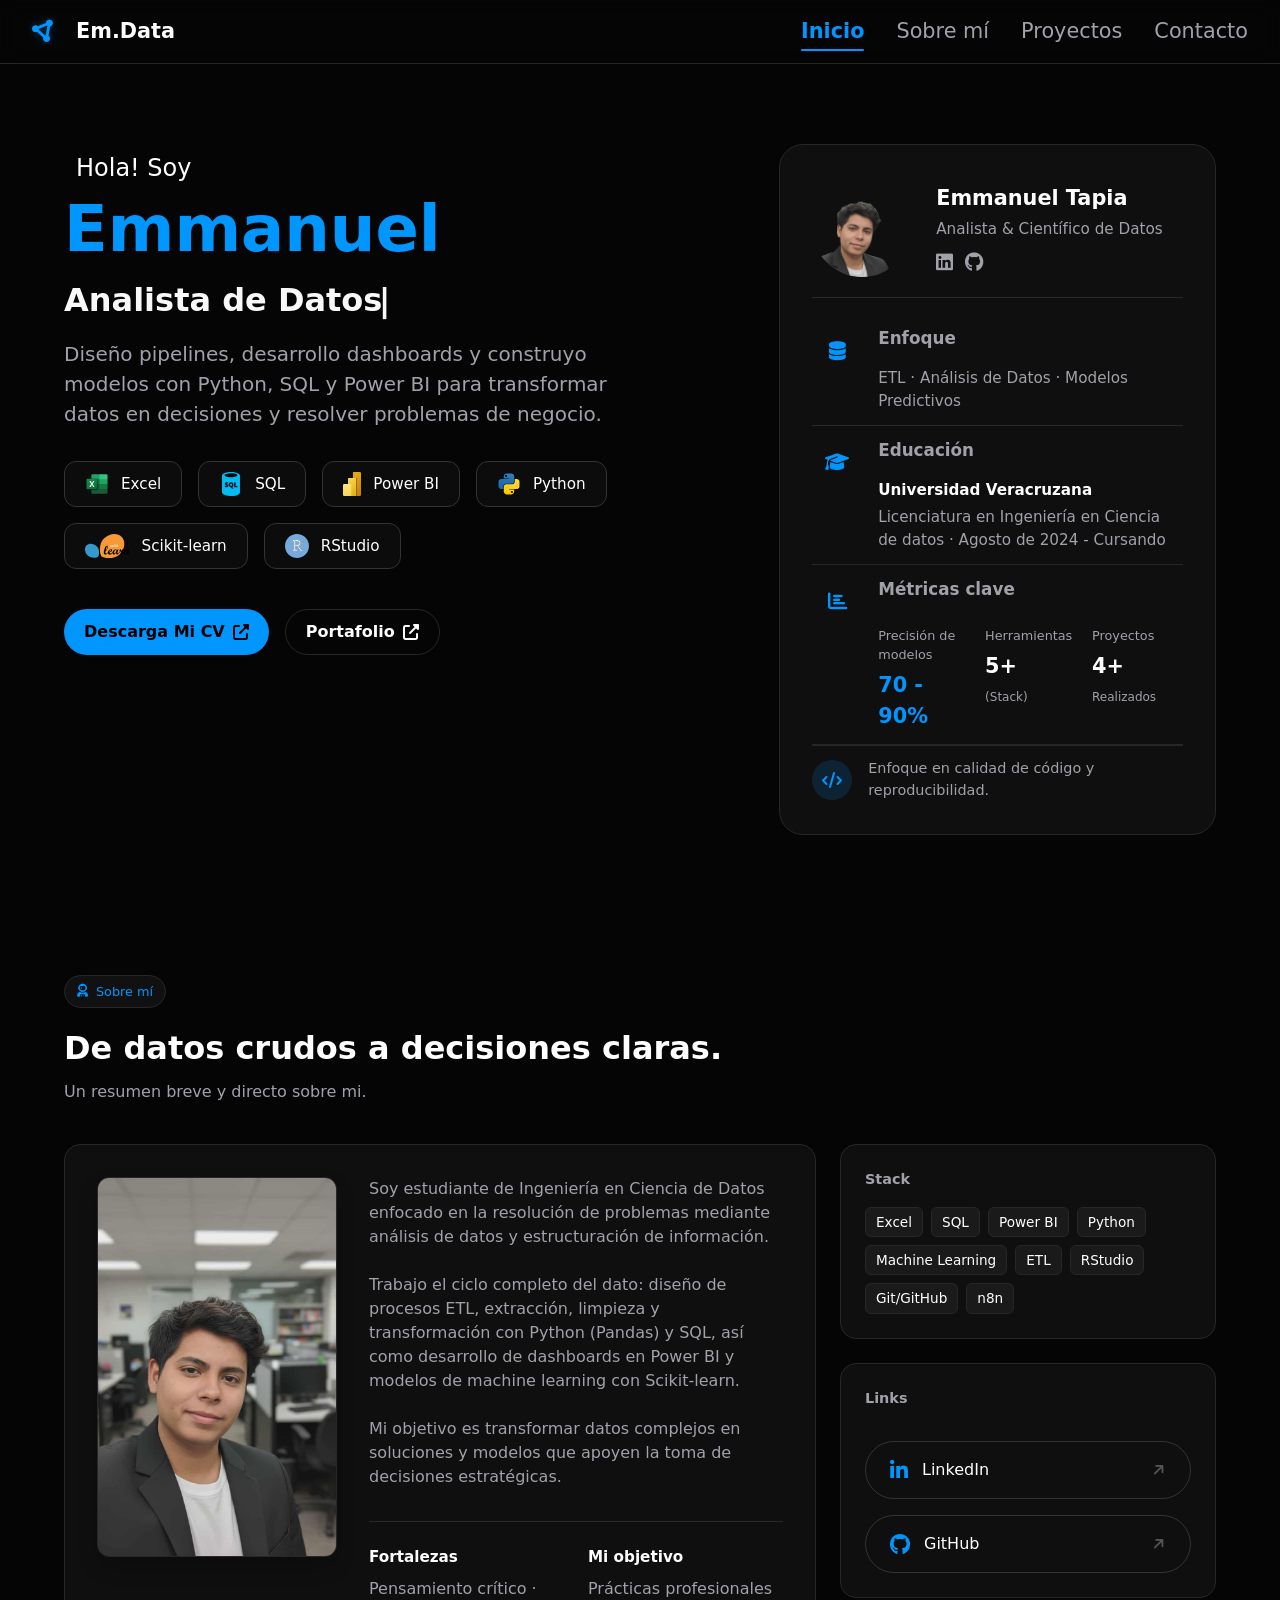
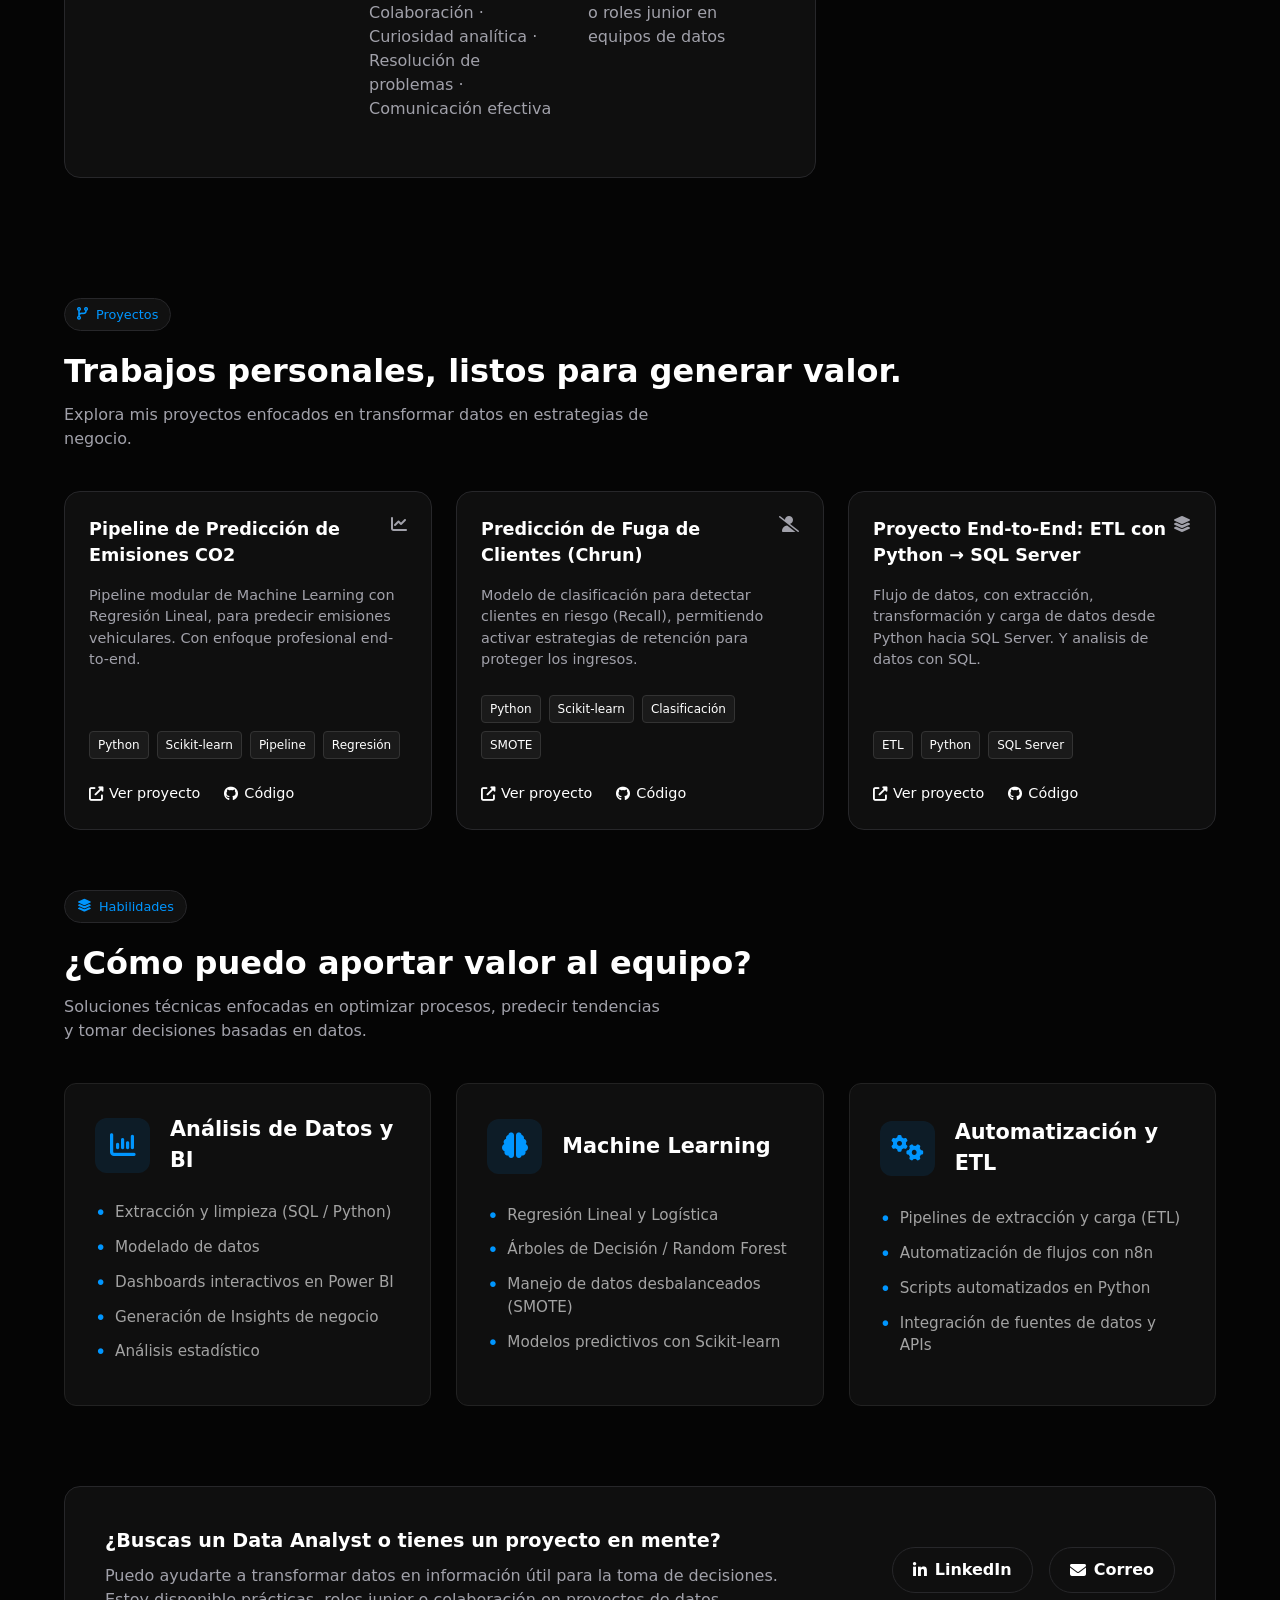
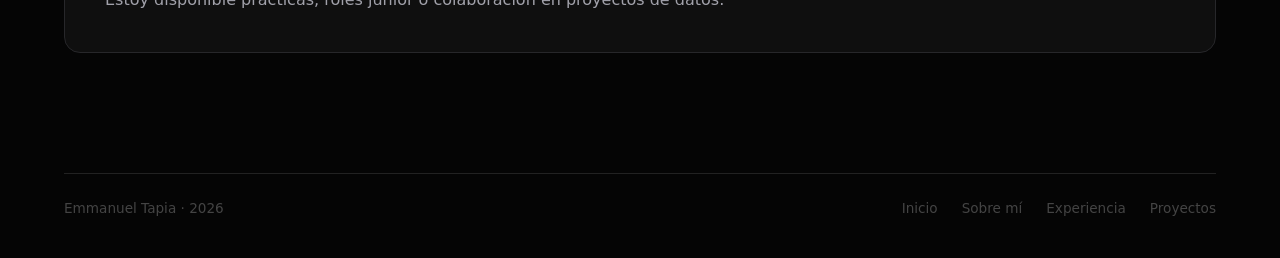
==== index.html @ e97142d5 "Agregar_enlaces_index" ====
<!DOCTYPE html>
<html lang="es">
<head>
    <meta charset="UTF-8">
    <meta name="viewport" content="width=device-width, initial-scale=1.0">
    <title>Portafolio - Emmanuel Tapia</title>
    <link rel="stylesheet" href="./Styles/styles.css">
    <link rel="stylesheet" href="https://cdnjs.cloudflare.com/ajax/libs/font-awesome/6.4.0/css/all.min.css">
    <link rel="shortcut icon" href="img/icono_lapt.png" type="image/x-icon">
</head>
<body>

    <!-- <button class="theme-toggle" id="theme-toggle" title="Cambiar tema">
        <i class="fas fa-moon"></i>
    </button> -->

    <nav class="navbar">
        <div class="logo" style="display: flex; align-items: center;">
            <i class="fas fa-circle-nodes data-navbar-icon"></i>
            
            <span style="font-weight: 700; font-size: 1.3rem; color: #fff;">Em.Data</span>
        </div>

        <div class="nav-actions">
            <ul class="nav-links">
            <li><a href="#inicio" class="active">Inicio</a></li>
            <li><a href="#sobre-mi">Sobre mí</a></li>
            <li><a href="#proyectos">Proyectos</a></li>
            <li><a href="#contacto">Contacto</a></li>
            </ul>

            <!--
            <a href="https://www.linkedin.com/in/emmanuel-mtapia/" target="_blank" class="icon-link">
            <i class="fab fa-linkedin"></i>
            </a>
            <a href="https://github.com/MTEmmanue" target="_blank" class="icon-link">
            <i class="fab fa-github"></i>
            </a>
            <a href="mailto:emmanuel.tp.2024@gmail.com" class="icon-link">
            <i class="far fa-envelope"></i>
            </a>
            -->
            
        </div>
    </nav>


    <section id="inicio" class="hero-section container">
        <div class="hero-content">
            <div class="location-badge">
                  Hola! Soy
            </div>
            
            <h1>Emmanuel </h1>
            <h2><span class="typing-text" id="typing-text"></span></h2>

                <p class="hero-subtitle">
                        Diseño pipelines, desarrollo dashboards y construyo modelos con Python, SQL y Power BI para transformar datos en decisiones y resolver problemas de negocio.
                </p>

            <div class="tech-stack">
                <span class="tech-badge">
                    <img src="img/excel-svgrepo-com.svg" alt="Excel"> Excel
                </span>
                <span class="tech-badge">
                    <img src="img/sql.svg" alt="SQL Server"> SQL
                </span>
                <span class="tech-badge">
                    <img src="img/Power-BI.svg" alt="Power BI"> Power BI
                </span>
                <span class="tech-badge">
                    <img src="img/python.svg" alt="Python"> Python
                </span>
                <span class="tech-badge">
                    <img src="img/sklearn.svg" alt="Scikit-learn"> Scikit-learn
                </span>
                <span class="tech-badge">
                    <img src="img/RStudio.svg" alt="RStudio"> RStudio
                </span>
            </div>

            <div class="hero-buttons">
                <a href="https://drive.google.com/file/d/1kGe5mn4Udqrkil3U2SQ3ZyTe5q_C04QV/view?usp=sharing" target="_blank" class="btn-primary">Descarga Mi CV<i class="fas fa-external-link-alt"></i></a>
                <a href="#proyectos" class="btn-outline">Portafolio <i class="fas fa-external-link-alt"></i></a>
            </div>

        </div>

        <div class="profile-card">
            <div class="profile-header">
                <div class="avatar-container">
                    <img src="img/alegre_oficcina_sin_fondo.png" alt="Foto Perfil" class="avatar"> 
                </div>
                <div class="profile-info">
                    <h3>Emmanuel Tapia</h3>
                    <p>Analista & Científico de Datos</p>
                    <div class="profile-icons">
                        <a href="https://www.linkedin.com/in/emmanuel-mtapia/" target="_blank" class="icon-link">
                            <i class="fab fa-linkedin"></i>
                        </a>
                        <a href="https://github.com/MTEmmanue" target="_blank" class="icon-link">
                            <i class="fab fa-github"></i>
                        </a>
                    </div>
                </div>
            </div>
            
            <div class="card-sections-container">
                <div class="card-section">
                    <div class="section-icon">
                        <i class="fas fa-database"></i>
                    </div>
                    <h4>Enfoque</h4>
                    <div class="section-content">
                        <p>ETL · Análisis de Datos · Modelos Predictivos</p>
                    </div>
                </div>

                <div class="card-section">
                    <div class="section-icon">
                        <i class="fas fa-graduation-cap"></i>
                    </div>
                    <h4>Educación</h4>
                    <div class="section-content">
                        <p><strong>Universidad Veracruzana</strong></p>
                        <p class="sub-text">Licenciatura en Ingeniería en Ciencia de datos · Agosto de 2024 - Cursando</p>
                    </div>
                </div>

                <div class="card-section">
                    <div class="section-icon">
                        <i class="fas fa-chart-bar"></i>
                    </div>
                    <h4>Métricas clave</h4>
                    <div class="section-content">
                        <div class="mini-metrics">
                            <div class="mini-metric">
                                <span>Precisión de modelos</span>
                                <strong style="color: var(--accent);">70 - 90%</strong>
                                
                            </div>
                            <div class="mini-metric">
                                <span>Herramientas</span>
                                <strong>5+</strong>
                                <span class="metric-label">(Stack)</span>
                            </div>
                            <div class="mini-metric">
                                <span>Proyectos</span>  
                                <strong>4+</strong>
                                <span class="metric-label">Realizados</span>
                            </div>
                        </div>
                    </div>
                </div>

                <div class="card-footer">
                    <i class="fas fa-code"></i>
                    <p>Enfoque en calidad de código y reproducibilidad.</p>
                </div>
            </div>
        </div>
    </section>

    <section id="sobre-mi" class="about-section container">
        <div class="section-label"><i class="fas fa-user-astronaut"></i> Sobre mí</div>
        <h2>De datos crudos a decisiones claras.</h2>
        <p class="section-desc">Un resumen breve y directo sobre mi.</p>

        <div class="about-grid">
            <div class="about-content box-card about-photo-layout">
    
                <div class="about-portrait-container">
                    <img src="img/alegre_oficcina.jpg" alt="Foto de perfil" class="about-portrait-img">
                </div>

            <div class="about-text-wrapper">
                    <p>
                        Soy estudiante de Ingeniería en Ciencia de Datos enfocado en la resolución de problemas mediante análisis de datos y estructuración de información.
                    </p>
                    <p>
                       Trabajo el ciclo completo del dato: diseño de procesos ETL, extracción, limpieza y transformación con Python (Pandas) y SQL, así como desarrollo de dashboards en Power BI y modelos de machine learning con Scikit-learn.
                       <!-- Actualmente, aprendiendo sobre Microsoft Fabric y tecnologias en la nube. -->
                    <p>
                        Mi objetivo es transformar datos complejos en soluciones y modelos que apoyen la toma de decisiones estratégicas.
                    </p>

                    <div class="about-subgrid">
                        <div class="sub-box">
                            <h4>Fortalezas</h4>
                            <p>Pensamiento crítico · Colaboración · Curiosidad analítica · Resolución de problemas · Comunicación efectiva</p>
                        </div>
                        <div class="sub-box">
                            <h4>Mi objetivo</h4>
                            <p>Prácticas profesionales o roles junior en equipos de datos</p>
                        </div>

                    </div>
                </div>
            </div>

            <div class="about-sidebar">
                <div class="sidebar-box">
                    <h4>Stack</h4>
                    <div class="stack-tags">
                        <span>Excel</span>
                        <span>SQL </span>
                        <span>Power BI</span>
                        <span>Python</span>
                        <span>Machine Learning</span>
                        <span>ETL</span>
                        <span>RStudio</span>
                        <!--  
                        <span>Tableau</span>
                        <span>Looker Studio</span>
                        -->
                        <span>Git/GitHub</span>
                        <span>n8n</span>
                    </div>
                </div>
                <div class="sidebar-box links-box">
                    <h4>Links</h4>
                    
                    <a href="https://linkedin.com/in/emmanuel-mtapia" target="_blank" class="link-pill">
                        <div class="link-content-left">
                            <i class="fab fa-linkedin-in link-icon-brand"></i>
                            <span>LinkedIn</span>
                        </div>
                        <i class="fas fa-arrow-right link-arrow"></i>
                    </a>

                    <a href="https://github.com/MTEmmanue" target="_blank" class="link-pill">
                        <div class="link-content-left">
                            <i class="fab fa-github link-icon-brand"></i>
                            <span>GitHub</span>
                        </div>
                        <i class="fas fa-arrow-right link-arrow"></i>
                    </a>
                </div>
            </div>
        </div>
    </section>

    <section id="proyectos" class="projects-section container">
        <div class="section-label"><i class="fas fa-code-branch"></i> Proyectos</div>
        <h2>Trabajos personales, listos para generar valor.</h2>
        <p class="section-desc">Explora mis proyectos enfocados en transformar datos en estrategias de negocio.</p>

        <!--Proyecto 1-->        
        <div class="projects-grid">
            <div class="project-card">
                <div class="project-header">
                    <h3>Pipeline de Predicción de Emisiones CO2</h3>
                    <i class="fas fa-chart-line"></i>
                </div>
                <p>Pipeline modular de Machine Learning con Regresión Lineal, para predecir emisiones vehiculares. Con enfoque profesional end-to-end. <div class="project-tags">
                    <span>Python</span> <span>Scikit-learn</span> <span>Pipeline</span> <span>Regresión</span>
                </div>
                <div class="project-actions">
                    <a href="Projects/proyecto_regresion.html" class="project-link"><i class="fas fa-external-link-alt"></i>Ver proyecto</a>
                    <a href="https://github.com/MTEmmanue/Proyecto_Regresi-n_Lineal_Pipeline" class="project-link"><i class="fab fa-github"></i>Código</a>
                </div>
            </div>
            
            <!--Proyecto 2-->        
            <div class="project-card">
                <div class="project-header">
                    <h3>Predicción de Fuga de Clientes (Chrun)</h3>
                    <i class="fas fa-user-slash"></i>
                </div>
                <p>Modelo de clasificación para detectar clientes en riesgo (Recall), permitiendo activar estrategias de retención para proteger los ingresos.</p>
                <div class="project-tags">
                    <span>Python</span> <span>Scikit-learn</span> <span>Clasificación</span> <span>SMOTE</span>
                </div>
                <div class="project-actions">
                    <a href="Projects/proyecto_clasificacion_chrun.html" class="project-link"><i class="fas fa-external-link-alt"></i>Ver proyecto</a>
                    <a href="https://github.com/MTEmmanue/Challenge_TelecomX_Predicci-n_Abandono" class="project-link"><i class="fab fa-github"></i>Código</a>
                </div>
            </div>

            <!--Proyecto 3-->
            <div class="project-card">
                <div class="project-header">
                    <h3>Proyecto End-to-End: ETL con Python → SQL Server</h3>
                    <i class="fas fa-layer-group"></i>
                </div>
                <p>Flujo de datos, con extracción, transformación y carga de datos desde Python hacia SQL Server. Y analisis de datos con SQL.</p>
                <div class="project-tags">
                    <span>ETL</span> <span>Python</span> <span>SQL Server</span> 
                </div>
                <div class="project-actions">
                    <a href="Projects/proyecto_etl.html" class="project-link"><i class="fas fa-external-link-alt"></i>Ver proyecto</a>
                    <a href="https://github.com/MTEmmanue/ETL_Python-SQL" class="project-link"><i class="fab fa-github"></i>Código</a>
                </div>
            </div>
        </div>

             <!--ICONOS
                Opciones de íconos más adecuados (Font Awesome) para cada proyecto:

                    📊 Machine Learning / Data
                    fas fa-brain → cerebro, muy usado para IA y ML.

                    fas fa-project-diagram → diagramas, útil para pipelines o modelos.

                    fas fa-network-wired → redes, ideal para representar conexiones o redes neuronales.

                    🔮 Predicción / Análisis
                    fas fa-chart-line → tendencia, perfecto para predicciones.

                    fas fa-chart-area → análisis visual de datos.

                    fas fa-bullseye → objetivo, puede simbolizar precisión en predicciones.

                    👥 Abandono / Retención de clientes
                    fas fa-user-slash → usuario que se va (abandono).

                    fas fa-users-cog → gestión de usuarios, útil para segmentación.

                    fas fa-user-check → retención o predicción de permanencia.

                    🛢️ETL
                    fas fa-database → base de datos, clásico para ETL.
                    fas fa-exchange-alt → intercambio de datos, ideal para procesos ETL.
                    fas fa-layer-group → capas de datos, representa bien las etapas de ETL.
             
             -->
    </section>



<!--
    <section id="experiencia" class="experience-section container">
        <div class="section-label"><i class="fas fa-briefcase"></i> Experiencia</div>
        <h2>Lo que hago y cómo lo convierto en valor.</h2>
        <p class="section-desc">Como estás iniciando (perfil junior), dejé esta sección lista para completar con prácticas/proyectos reales.</p>

        <div class="experience-grid">
            <div class="experience-card box-card">
                <div class="exp-header">
                    <h3>Analista de Datos (Junior) — Plantilla</h3>
                    <span class="pill">2026 · Xalapa (remoto/híbrido)</span>
                </div>
                <ul class="exp-list">
                    <li>Automatización de limpieza y transformación de datos con SQL/Python.</li>
                    <li>Dashboards en Power BI con KPIs y storytelling para negocio.</li>
                    <li>Validación de calidad de datos y documentación reproducible.</li>
                    <li>Análisis ad-hoc para responder preguntas de stakeholders.</li>
                </ul>
                <div class="exp-metrics">
                    <div class="exp-metric-box">
                        <span>Tiempo ahorrado</span>
                        <strong>–</strong>
                    </div>
                    <div class="exp-metric-box">
                        <span>KPIs monitoreados</span>
                        <strong>–</strong>
                    </div>
                    <div class="exp-metric-box">
                        <span>Stakeholders</span>
                        <strong>–</strong>
                    </div>
                </div>
            </div>

            <div class="experience-sidebar">
                <div class="sidebar-box">
                    <h4>Especialidades</h4>
                    <ul class="specs-list">
                        <li><i class="fas fa-database"></i> SQL Server y modelado</li>
                        <li><i class="fas fa-chart-bar"></i> BI y dashboards</li>
                        <li><i class="fas fa-layer-group"></i> ETL y calidad</li>
                    </ul>
                </div>
                <div class="sidebar-box note-box">
                    <h4>Nota</h4>
                    <p>Cuando tengas tu primera experiencia/prácticas, reemplaza esta plantilla por: rol, empresa, periodo, y 3–5 bullets con resultados medibles.</p>
                </div>
            </div>
        </div>
    </section>

-->

    <section id="habilidades" class="skills-section container">
        <div class="section-label"><i class="fas fa-layer-group"></i> Habilidades</div>
        <h2>¿Cómo puedo aportar valor al equipo?</h2>
        <p class="section-desc">Soluciones técnicas enfocadas en optimizar procesos, predecir tendencias y tomar decisiones basadas en datos.</p>

        <div class="skills-grid">
            
            <div class="skill-card box-card">
                <div class="skill-icon-wrapper">
                    <i class="fas fa-chart-column"></i>
                </div>
                <h3>Análisis de Datos y BI</h3>
                <ul class="skill-list">
                    <li>Extracción y limpieza (SQL / Python)</li>
                    <li>Modelado de datos</li>
                    <li>Dashboards interactivos en Power BI</li>
                    <li>Generación de Insights de negocio</li>
                    <li>Análisis estadístico</li>
                </ul>
            </div>

            <div class="skill-card box-card">
                <div class="skill-icon-wrapper">
                    <i class="fas fa-brain"></i>
                </div>
                <h3>Machine Learning</h3>
                <ul class="skill-list">
                    <li>Regresión Lineal y Logística</li>
                    <li>Árboles de Decisión / Random Forest</li>
                    <li>Manejo de datos desbalanceados (SMOTE)</li>
                    <li>Modelos predictivos con Scikit-learn</li>
                </ul>
            </div>

            <div class="skill-card box-card">
                <div class="skill-icon-wrapper">
                    <i class="fas fa-cogs"></i>
                </div>
                <h3>Automatización y ETL</h3>
                <ul class="skill-list">
                    <li>Pipelines de extracción y carga (ETL)</li>
                    <li>Automatización de flujos con n8n</li>
                    <li>Scripts automatizados en Python</li>
                    <li>Integración de fuentes de datos y APIs</li>
                </ul>
            </div>

        </div>
    </section>

    <section id="contacto" class="footer-cta container">
        <div class="cta-box">
            <div class="cta-content">
                <h3>¿Buscas un Data Analyst o tienes un proyecto en mente?</h3>
                    <p>
                        Puedo ayudarte a transformar datos en información útil para la toma de decisiones.
                        <br>
                        Estoy disponible prácticas, roles junior o colaboración en proyectos de datos.
                    </p>
            </div>
            <div class="cta-buttons">
                <a href="https://www.linkedin.com/in/emmanuel-mtapia/" target="_blank" class="btn-outline"><i class="fab fa-linkedin-in"></i> LinkedIn </a>
                <a href="mailto:emmanuel.tp.2024@gmail.com" class="btn-outline"><i class="fas fa-envelope"></i> Correo </a>
            </div>
            
        </div>
        <div class="footer-bottom">
            <span>Emmanuel Tapia · 2026</span>
            <div class="footer-nav">
                <a href="#inicio">Inicio</a>
                <a href="#sobre-mi">Sobre mí</a>
                <a href="#experiencia">Experiencia</a>
                <a href="#proyectos">Proyectos</a>
            </div>
        </div>
    </section>
    <script src="script.js"></script>
</body>
</html>
---- Styles/styles.css ----
/* --- Variables & Reset --- */
:root {
    --bg-dark: #050505;
    --bg-card: #0F0F0F;
    --bg-card-hover: #141414;
    --text-white: #ffffff;
    --text-gray: #a1a1aa;
    --accent: #0096FF; /* Azul brillante */
    --accent-hover: #33B1FF; /* Azul claro para transiciones */
    --border-color: #27272a;
    --font-main: 'Inter', system-ui, -apple-system, sans-serif;
    --radius-lg: 16px;
    --radius-md: 12px;
    --radius-sm: 8px;
}

* {
    margin: 0;
    padding: 0;
    box-sizing: border-box;
    font-family: var(--font-main);
}

body {
    background-color: var(--bg-dark);
    color: var(--text-white);
    line-height: 1.5;
}

a { text-decoration: none; color: inherit; transition: 0.2s; }
ul { list-style: none; }

.container {
    max-width: 1200px;
    margin: 0 auto;
    padding: 0 24px;
}

/* --- ESTILOS NUEVOS PARA EL LOGO --- */

.brand-name {
    font-weight: 700;
    font-size: 1.3rem; /* Ajusta según necesites */
    color: #ffffff;
    letter-spacing: -0.5px;
}

.brand-extension {
    /* Esto es la clave: fuente de código y color de acento */
    font-family: 'Fira Code', 'Roboto Mono', monospace; /* Usa tu fuente mono preferida */
    color: var(--accent-color, #0096FF); /* Tu color azul brillante */
    font-weight: 400; /* Un poco más ligero que el nombre */
}

.tech-icon {
    font-family: 'Fira Code', 'Roboto Mono', monospace; /* Fuente de código */
    color: var(--accent-color, #0096FF); /* Tu color azul brillante */
    font-weight: 800;
    font-size: 1.4rem;
    margin-right: 8px; /* Espacio entre el icono y el nombre */
    letter-spacing: -2px; /* Junta un poco el > y el _ */
}

/* --- ESTILO PARA EL NUEVO ICONO DE DATA EN NAVBAR --- */
.data-navbar-icon {
    color: var(--accent-color, #0096FF); /* Tu color azul brillante */
    font-size: 1.4rem; /* Un poco más grande para que destaque */
    margin-right: 12px; /* Espacio entre el icono y "Em.Data" */
    
    /* Un brillo sutil para que se vea "tecnológico" */
    filter: drop-shadow(0 0 5px rgba(0, 150, 255, 0.4));
    
    /* Alineación fina */
    display: flex;
    align-items: center;
}

/* Asegúrate de tener los estilos del nombre también */
.brand-name { font-weight: 700; font-size: 1.3rem; color: #fff; }
.brand-extension { font-family: monospace; color: var(--accent-color, #0096FF); font-weight: 400; }

/* Opcional: Un pequeño efecto terminal al icono cuadrado existente */
.logo-icon {
    /* Si quieres que se vea más "tech", añade un borde sutil brillante */
    box-shadow: 0 0 10px rgba(0, 150, 255, 0.2); /* Resplandor azul suave */
    border: 1px solid rgba(0, 150, 255, 0.3);
}

/* --- Botones --- */
.btn-primary {
    background-color: var(--accent);
    color: #000;
    font-weight: 600;
    padding: 10px 20px;
    border-radius: 99px;
    display: inline-flex;
    align-items: center;
    gap: 8px;
    transition: all 0.3s ease;
}
.btn-primary:hover {
    background-color: var(--accent-hover);
    transform: translateY(-5px);
}

.btn-secondary {
    background-color: transparent;
    color: var(--text-white);
    font-weight: 500;
    padding: 10px 20px;
    border-radius: 99px;
    border: 1px solid var(--border-color);
}
.btn-secondary:hover { background-color: var(--border-color); }

.btn-outline {
    background-color: transparent;
    border: 1px solid var(--border-color);
    color: var(--text-white);
    padding: 10px 20px;
    border-radius: 99px;
    display: inline-flex;
    align-items: center;
    gap: 8px;
    transition: all 0.3s ease;
    font-weight: 600;
}
.btn-outline:hover {
    transform: translateY(-5px);
    background-color: var(--accent);
    color: #000;
    border-color: var(--accent);
}

/* --- Navbar --- */
.navbar {
    display: flex;
    justify-content: space-between;
    align-items: center;
    padding: 20px 40px;
    background-color: rgba(5,5,5,0.8);
    backdrop-filter: blur(10px);
    position: sticky;
    top: 0;
    z-index: 100;
    border-bottom: 1px solid var(--border-color);
}

.logo {
    font-weight: 700;
    font-size: 1.1rem;
    display: flex;
    align-items: center;
    gap: 10px;
}

.logo-icon {
    background: #1a1a1a;
    color: var(--accent);
    padding: 4px 8px;
    border-radius: 6px;
    font-size: 0.9rem;
}

.navbar {
  display: flex;
  justify-content: space-between;
  align-items: center;
  padding: 16px 32px;
}

.nav-actions {
  display: flex;
  align-items: center;
  gap: 24px;
}

.nav-links {
  display: flex;
  gap: 32px;
  list-style: none;
  margin: 0;
  padding: 0;
}

.nav-links a {
  color: var(--text-gray);
  font-size: 1.3rem;
  text-decoration: none;
  position: relative;
  transition: color 0.3s ease;
}

.nav-links a:hover {
  color: var(--text-white);
}

.nav-links a.active {
  color: var(--accent);
  font-weight: 600;
}

.nav-links a.active::after {
  content: '';
  position: absolute;
  bottom: -8px;
  left: 0;
  width: 100%;
  height: 2px;
  background-color: var(--accent);
  border-radius: 2px;
  animation: slideIn 0.3s ease-out;
}

@keyframes slideIn {
  from {
    width: 0;
    left: 50%;
  }
  to {
    width: 100%;
    left: 0;
  }
}

.icon-link {
  font-size: 1.2rem;
  color: var(--text-gray);
}

.icon-link:hover {
  color: var(--text-white);
}


/* --- Hero Section --- */
.hero-section {
    display: grid;
    grid-template-columns: 1.5fr 1fr;
    gap: 60px;
    padding-top: 80px;
    padding-bottom: 80px;
    align-items: start;
}

.location-badge {
    display: inline-flex;
    align-items: center;
    gap: 8px;
    
    
    padding: 6px 12px;
    border-radius: 99px;
    font-size: 1.5rem;
    color: #ffffff;
    margin-bottom: 2px;
}

.typing-text {
    color: #f8f8f8;
    font-weight: 600;
    position: relative;
}

.typing-text::after {
    content: "|";
    position: absolute;
    right: -8px;
    animation: blink 0.7s infinite;
}


@keyframes blink {
    0%, 100% { opacity: 1; }
    50% { opacity: 0; }
}

.hero-content h1 {
    font-size: 4rem;
    font-weight: 700;
    color: var(--accent);
    margin-bottom: 16px;
    line-height: 1.1;
}

.hero-subtitle {
    font-size: 1.25rem;
    color: var(--text-gray);
    margin-bottom: 32px;
    max-width: 600px;
    
}
/* 1. Aseguramos que el contenedor H2 tenga estilos definidos */
.hero-content h2 {
    font-size: 2rem; /* Ajusta este tamaño al que prefieras */
    min-height: 1.2em; /* Reserva el espacio vertical de al menos una línea */
    margin-bottom: 20px; /* Separa el subtítulo para que no brinque */
    line-height: 1.2; /* Define una altura de línea fija */
}

/* 2. TRUCO DE MAGIA: Agregamos un carácter invisible al span */
/* Esto obliga al navegador a mantener la altura de la línea 
   incluso cuando el JavaScript borra todo el texto */
.typing-text::before {
    content: "\200b"; /* Carácter de "espacio de ancho cero" */
}

.tech-stack {
    display: flex;
    flex-wrap: wrap;
    gap: 10px;
    margin-bottom: 40px;
}

.tag {
    background: #121212;
    border: 1px solid var(--border-color);
    padding: 6px 14px;
    border-radius: 99px;
    font-size: 0.9rem;
    color: var(--text-white);
    font-weight: 500;
}

.hero-buttons {
    display: flex;
    gap: 16px;
    margin-bottom: 60px;
}

.metrics-grid {
    display: grid;
    grid-template-columns: repeat(3, 1fr);
    gap: 16px;
    margin-bottom: 16px;
}

.metric-card {
    background: var(--bg-card);
    border: 1px solid var(--border-color);
    border-radius: var(--radius-md);
    padding: 16px;
}

.metric-label { display: block; font-size: 0.85rem; color: var(--text-gray); margin-bottom: 4px; }
.metric-value { font-size: 1rem; font-weight: 600; color: var(--text-white); }

.advice-text { font-size: 0.85rem; color: #555; }

/* --- Estilos para Badges de Tecnología (Stack) --- */

.tech-stack {
    display: flex;
    flex-wrap: wrap; /* Permite que bajen si no caben en pantallas chicas */
    gap: 16px; /* Espacio entre cada tarjeta */
    margin-bottom: 40px;
    align-items: center;
}

.tech-badge {
    display: flex;
    align-items: center;
    gap: 12px; /* Espacio entre el icono y el texto */
    
    /* Estilo de la tarjeta */
    background-color: rgba(255, 255, 255, 0.03); /* Fondo oscuro sutil */
    border: 1px solid #333; /* Borde gris oscuro elegante */
    border-radius: 12px; /* Bordes redondeados (estilo moderno) */
    padding: 10px 20px; /* Relleno interno */
    
    /* Texto */
    color: var(--text-white);
    font-size: 0.95rem;
    font-weight: 500;
    
    /* Animación */
    transition: all 0.3s ease;
    cursor: default;
}

/* Tamaño de los iconos SVG */
.tech-badge img {
    height: 24px; /* Ajusta este tamaño según tus iconos */
    width: auto;
    display: block;
}

/* Efecto Hover (Al pasar el mouse) */
.tech-badge:hover {
    border-color: var(--accent); /* Borde Verde Neón */
    background-color: rgba(0, 150, 255, 0.1); /* Fondo azul muy sutil */
    transform: translateY(-3px); /* Pequeña elevación */
    box-shadow: 0 5px 15px rgba(0, 150, 255, 0.1); /* Sombra suave azul */
}

/* --- Profile Card (Right Side) --- */
.profile-card {
    background: var(--bg-card);
    border: 1px solid var(--border-color);
    border-radius: 24px;
    padding: 32px;
    display: flex;
    flex-direction: column;
    gap: 16px;
}

.profile-header {
    display: grid;
    grid-template-columns: auto 1fr;
    gap: 24px;
    align-items: center;
    padding-bottom: 20px;
    border-bottom: 1px solid var(--border-color);
}

.avatar-container { 
    display: flex; 
    align-items: center;
    justify-content: center;
}
.avatar { 
    width: 100px; 
    height: 100px; 
    border-radius: 50%; 
    object-fit: cover;
    flex-shrink: 0;
}
.profile-info { 
    display: flex;
    flex-direction: column;
    gap: 4px;
}
.profile-info h3 { 
    font-size: 1.3rem; 
    font-weight: 600;
    color: var(--text-white);
}
.profile-info p { 
    color: var(--text-gray); 
    font-size: 0.95rem;
}
.profile-icons { 
    display: flex; 
    gap: 12px; 
    font-size: 1.4rem; 
    color: var(--text-white);
    margin-top: 8px;
}
.profile-icons a {
    display: flex;
    align-items: center;
    justify-content: center;
    transition: all 0.3s ease;
    color: var(--text-gray);
}
.profile-icons a:hover {
    color: var(--text-white);
    transform: scale(1.15);
}

.card-sections-container {
    display: flex;
    flex-direction: column;
    gap: 0;
    margin-top: 0;
}

.card-section {
    background: transparent;
    border: none;
    border-radius: 0;
    padding: 12px 0;
    margin-bottom: 0;
    display: grid;
    grid-template-columns: auto 1fr;
    gap: 16px;
    align-items: start;
    border-bottom: 1px solid var(--border-color);
}
.card-section:last-of-type {
    border-bottom: none;
}

.section-icon {
    width: 50px;
    height: 50px;
    display: flex;
    align-items: center;
    justify-content: center;
    background: transparent;
    border: none;
    border-radius: 50%;
    flex-shrink: 0;
    font-size: 1.2rem;
    color: var(--accent);
    grid-row: 1 / 3;
}

.card-section h4 {
    color: var(--text-gray);
    font-size: 1.05rem;
    font-weight: 600;
    margin: 0;
    grid-column: 2;
    grid-row: 1;
    align-self: center;
}

.section-content {
    grid-column: 2;
    grid-row: 2;
    display: flex;
    flex-direction: column;
    gap: 4px;
}

.card-section p {
    color: var(--text-gray);
    font-size: 0.95rem;
    margin: 0;
}

.card-section strong {
    color: var(--text-white);
}

.sub-text { 
    font-size: 0.85rem; 
    color: var(--text-gray); 
}

.mini-metrics { 
    display: grid;
    grid-template-columns: repeat(3, 1fr);
    gap: 16px;
    margin-top: 8px;
}

.mini-metric { 
    display: flex; 
    flex-direction: column;
    gap: 6px;
}

.mini-metric span { 
    font-size: 0.8rem; 
    color: var(--text-gray);
}

.mini-metric strong {
    font-size: 1.3rem;
    color: var(--text-white);
}

.metric-label {
    font-size: 0.75rem !important;
    color: var(--text-gray) !important;
}

.card-footer {
    display: grid;
    grid-template-columns: auto 1fr;
    gap: 16px;
    align-items: center;
    padding-top: 12px;
    border-top: 1px solid var(--border-color);
    margin-top: 0;
}

.card-footer i {
    width: 40px;
    height: 40px;
    display: flex;
    align-items: center;
    justify-content: center;
    background: rgba(0, 150, 255, 0.15);
    border-radius: 50%;
    color: var(--accent);
    font-size: 1rem;
}

.card-footer p {
    margin: 0;
    color: var(--text-gray);
    font-size: 0.9rem;
}

/* --- Estilos para la foto en la sección "Sobre mí" --- */

/* Convertimos la tarjeta de contenido en una rejilla interna */
.about-photo-layout {
    display: grid;
    /* Define el ancho fijo para la columna de la foto (240px) y el resto para el texto */
    grid-template-columns: 240px 1fr;
    gap: 32px; /* Espacio entre la foto y el texto */
    align-items: start;
}

/* Contenedor rectangular vertical para la foto */
.about-portrait-container {
    width: 100%;
    /* Altura fija para forzar el formato vertical rectangular */
    height: 380px; 
    border-radius: var(--radius-md); /* Bordes redondeados consistentes */
    overflow: hidden; /* Asegura que la imagen respete los bordes */
    border: 1px solid var(--border-color);
    background-color: rgba(255,255,255,0.02); /* Fondo sutil por si la imagen tarda en cargar */
    box-shadow: 0 10px 20px rgba(0,0,0,0.2); /* Sombra suave */
}

/* Estilo de la imagen misma */
.about-portrait-img {
    width: 100%;
    height: 100%;
    /* 'cover' es CLAVE: llena el rectángulo sin estirar la imagen, recortando lo necesario */
    object-fit: cover; 
    /* Enfoca la parte superior central (ideal para retratos) */
    object-position: center top;
}

/* Ajuste para la envoltura del texto */
.about-text-wrapper p {
    /* Aseguramos que el margen inferior de los párrafos se mantenga */
    margin-bottom: 24px;
}

/* --- Responsive: Adaptación para móviles y tablets pequeñas --- */
@media (max-width: 900px) {
    /* En pantallas más chicas, cambiamos a una sola columna */
    .about-photo-layout {
        grid-template-columns: 1fr; /* Pila vertical */
        gap: 24px;
    }

    /* Ajustamos el tamaño de la foto en móvil para que no sea enorme */
    .about-portrait-container {
        height: 320px; /* Un poco menos alta */
        max-width: 280px; /* Limitamos el ancho */
        margin: 0 auto; /* Centramos la imagen horizontalmente */
    }
}

/* --- General Section Styles --- */
.section-label {
    display: inline-flex;
    align-items: center;
    gap: 8px;
    background: #111;
    border: 1px solid var(--border-color);
    padding: 6px 12px;
    border-radius: 99px;
    font-size: 0.8rem;
    color: var(--accent);
    margin-bottom: 16px;
}

section h2 { font-size: 2rem; margin-bottom: 8px; }
.section-desc { color: var(--text-gray); margin-bottom: 40px; max-width: 600px; }

/* --- About Section --- */
.about-section, .experience-section { padding: 60px 24px; }
.about-grid, .experience-grid {
    display: grid;
    grid-template-columns: 2fr 1fr;
    gap: 24px;
    
}

.box-card {
    background: var(--bg-card);
    border: 1px solid var(--border-color);
    border-radius: var(--radius-lg);
    padding: 32px;
}
.box-card p { color: var(--text-gray); margin-bottom: 24px; }

.about-subgrid {
    display: grid;
    grid-template-columns: 1fr 1fr;
    gap: 24px;
    margin-top: 32px;
    border-top: 1px solid var(--border-color);
    padding-top: 24px;
}
.sub-box h4 { color: var(--text-white); margin-bottom: 8px; font-size: 0.95rem; }

.sidebar-box {
    background: var(--bg-card);
    border: 1px solid var(--border-color);
    border-radius: var(--radius-lg);
    padding: 24px;
    margin-bottom: 24px;
}
.sidebar-box h4 { margin-bottom: 16px; color: var(--text-gray); font-size: 0.9rem; }

.stack-tags { display: flex; flex-wrap: wrap; gap: 8px; }
.stack-tags span {
    background: #1a1a1a; border: 1px solid var(--border-color);
    padding: 4px 10px; border-radius: 6px; font-size: 0.85rem;
}

/* --- NUEVOS ESTILOS PARA LINKS TIPO "PILL" (Referencia Imagen 7) --- */

/* Contenedor principal de los links */
.links-box {
    display: flex;
    flex-direction: column;
    gap: 16px; /* Mayor separación entre los botones */
}

/* Estilo del botón "Píldora" */
.link-pill {
    display: flex;
    justify-content: space-between;
    align-items: center;
    padding: 16px 24px; /* Padding más amplio para la forma de píldora */
    background-color: transparent; /* Fondo transparente */
    border: 1px solid #333; /* Borde sutil gris oscuro */
    border-radius: 99px; /* Bordes completamente redondeados */
    font-size: 1rem;
    color: var(--text-white);
    text-decoration: none;
    transition: all 0.3s ease;
}

/* Efecto Hover en la píldora completa */
.link-pill:hover {
    border-color: var(--accent); /* El borde se vuelve del color de acento */
    transform: translateY(-2px); /* Pequeña elevación */
    background-color: rgba(0, 150, 255, 0.1); /* Fondo azul brillante sutil */
}

/* Contenedor izquierdo (Icono + Texto) */
.link-content-left {
    display: flex;
    align-items: center;
    gap: 14px;
    font-weight: 500;
}

/* Estilo de los iconos de marca (LinkedIn/GitHub) */
.link-icon-brand {
    font-size: 1.3rem;
    color: var(--accent); /* Color verde neón para los iconos */
}

/* Estilo de la flecha a la derecha */
.link-arrow {
    font-size: 0.9rem;
    color: #555; /* Color gris apagado por defecto */
    /* Rotamos la flecha 45 grados negativos para que apunte arriba-derecha */
    transform: rotate(-45deg); 
    transition: all 0.3s ease;
}

/* Efecto Hover específico en la flecha cuando pasas el mouse sobre el botón */
.link-pill:hover .link-arrow {
    color: var(--text-white); /* La flecha se ilumina a blanco */
    /* Pequeño movimiento hacia la esquina */
    transform: rotate(-45deg) translate(2px, -2px);
}

/* --- Projects Section --- */
.projects-section { padding: 60px 24px; }
.projects-grid {
    display: grid;
    grid-template-columns: repeat(auto-fit, minmax(350px, 1fr));
    gap: 24px;
}

.project-card {
    background: var(--bg-card);
    border: 1px solid var(--border-color);
    border-radius: var(--radius-lg);
    padding: 24px;
    display: flex;
    flex-direction: column;
    justify-content: space-between;
    transition: transform 0.2s;
}
.project-card:hover { transform: translateY(-5px); border-color: var(--accent); }

.project-header { display: flex; justify-content: space-between; margin-bottom: 16px; }
.project-header h3 { font-size: 1.1rem; transition: color 0.2s; }
.project-card:hover .project-header h3 { color: var(--accent); }
.project-header i { color: var(--text-gray); }

.project-card p { color: var(--text-gray); font-size: 0.9rem; margin-bottom: 24px; flex-grow: 1; }

.project-tags { display: flex; gap: 8px; margin-bottom: 24px; flex-wrap: wrap; }
.project-tags span {
    font-size: 0.75rem; background: #1a1a1a; padding: 4px 8px; border-radius: 4px; border: 1px solid #333;
}

.project-link {
    color: var(--text-white); font-size: 0.9rem; font-weight: 400;
    display: inline-flex; align-items: center; gap: 6px;
    transition: color 0.2s ease, font-weight 0.2s ease;
}
.project-link:hover {
    color: var(--accent);
    font-weight: 700;
}

.project-actions {
    display: flex; gap: 24px; align-items: center;
}

/* --- Experience Section --- */
.exp-header {
    display: flex; justify-content: space-between; align-items: center; margin-bottom: 16px;
}
.pill {
    font-size: 0.8rem; background: #222; padding: 4px 10px; border-radius: 99px; color: var(--text-gray);
}
.exp-list { margin-left: 18px; color: var(--text-gray); margin-bottom: 32px; }
.exp-list li { margin-bottom: 8px; }

.exp-metrics { display: flex; gap: 16px; }
.exp-metric-box {
    border: 1px solid var(--border-color); padding: 12px 20px; border-radius: 12px; min-width: 120px;
}
.exp-metric-box span { display: block; font-size: 0.75rem; color: var(--text-gray); margin-bottom: 4px; }

.specs-list li {
    display: flex; gap: 10px; align-items: center; margin-bottom: 12px; font-size: 0.9rem;
}
.specs-list i { color: var(--accent); }

/* --- Footer CTA --- */
.footer-cta { margin-top: 80px; margin-bottom: 40px; }
.cta-box {
    background: var(--bg-card);
    border: 1px solid var(--border-color);
    border-radius: var(--radius-lg);
    padding: 40px;
    display: flex;
    justify-content: space-between;
    align-items: center;
    margin-bottom: 40px;
}
.cta-content h3 { font-size: 1.2rem; margin-bottom: 8px; }
.cta-content p { color: var(--text-gray); }

.cta-buttons { display: flex; gap: 16px; }

.footer-bottom {
    display: flex; justify-content: space-between; color: #444; font-size: 0.85rem; border-top: 1px solid #222; padding-top: 24px;
}
.footer-nav { display: flex; gap: 24px; }
.footer-nav a:hover { color: var(--text-white); }

/* Mobile Responsive */
@media (max-width: 768px) {
    .hero-section, .about-grid, .experience-grid { grid-template-columns: 1fr; }
    .navbar { padding: 20px; }
    .nav-links { display: none; } /* Ocultar menú en móvil para simplificar demo */
    .hero-content h1 { font-size: 2.5rem; }
    .cta-box { flex-direction: column; text-align: left; gap: 24px; align-items: flex-start; }
    
    /* Responsive para profile-card */
    .profile-card {
        padding: 20px;
        gap: 12px;
    }
    
    .profile-header {
        grid-template-columns: auto 1fr;
        gap: 16px;
        padding-bottom: 16px;
    }
    
    .avatar {
        width: 80px;
        height: 80px;
    }
    
    .card-sections-container {
        margin-top: 6px;
    }
    
    .card-section {
        grid-template-columns: auto 1fr;
        gap: 12px;
        padding: 10px 0;
    }
    
    .section-icon {
        width: 40px;
        height: 40px;
        font-size: 1rem;
        grid-row: 1 / 2;
    }
    
    .card-section h4 {
        grid-row: 1;
    }
    
    .section-content {
        grid-column: 2;
        grid-row: 2;
        gap: 3px;
    }
    
    .mini-metrics {
        grid-template-columns: 1fr;
    }
    
    .card-footer {
        padding-top: 10px;
        margin-top: 0;
    }
}


/* ==========================================================================
   ESTILOS COMPLETOS PARA PÁGINAS DE PROYECTO (proyecto-regresion.html)
   ========================================================================== */

/* --- Configuración General de Secciones del Proyecto --- */
.project-section {
    padding: 100px 24px; /* Mucho espacio arriba y abajo (aire) */
    position: relative;
}

/* Fondo alternativo para separar visualmente secciones */
.bg-alt {
    background-color: #0A0A0A; /* Ligeramente más claro que el fondo negro */
    border-top: 1px solid var(--border-color);
    border-bottom: 1px solid var(--border-color);
}

.section-intro {
    font-size: 1.15rem;
    color: var(--text-gray);
    margin-bottom: 60px; /* Separación grande entre la intro y el contenido */
    max-width: 800px;
    line-height: 1.8;
}

.section-resutados {
    font-size: 1.15rem;
    color: var(--text-gray);
    padding-top: 50px;
    max-width: 800px;
    line-height: 1.8;
}

/* Títulos de sección */
.project-section h2 {
    font-size: 2.5rem;
    margin-top: -70px;
    margin-bottom: 32px;
    color: var(--text-white);
}

/* --- Hero Section (Encabezado del Proyecto) --- */
.project-hero {
    display: grid;
    grid-template-columns: 1.2fr 1fr; /* Columna texto más ancha */
    gap: 80px; /* Separación entre texto e imagen */
    padding-top: 80px;
    padding-bottom: 1px;
    align-items: center;
}

/* Botón "Volver" */
.back-link {
    display: inline-flex;
    align-items: center;
    gap: 10px;
    color: var(--text-gray);
    font-size: 0.95rem;
    margin-bottom: 32px;
    font-weight: 500;
    transition: color 0.3s;
}
.back-link:hover { color: var(--accent); }

/* TÍTULO GRANDE e Impactante */
.project-hero h1 {
    font-size: 4rem; /* Tamaño muy grande */
    font-weight: 800;
    line-height: 1.1;
    color: var(--text-white);
    margin-bottom: 24px;
    letter-spacing: -1.5px;
}

.project-subtitle {
    font-size: 1.25rem;
    color: var(--text-gray);
    margin-bottom: 40px;
    line-height: 1.6;
    max-width: 90%;
}

.project-hero-image img {
    width: 130%;
    height: auto;
    border-radius: var(--radius-lg);
    border: 1px solid var(--border-color);
    box-shadow: 0 20px 40px rgba(0,0,0,0.5); /* Sombra elegante */
}

/* --- Grids Generales (Dos Columnas) --- */
.results-grid {
    display: grid;
    grid-template-columns: 1fr 1.5fr; /* Métricas izquierda, Texto derecha */
    gap: 60px; /* Separación generosa */
    align-items: flex-start;
}

/* Texto explicativo al lado de las métricas */
.findings-content h3 {
    font-size: 1.5rem;
    margin-bottom: 24px;
    color: var(--text-white);
}

.findings-content ul {
    list-style: none;
    padding-left: 10px;
}

.findings-content li {
    margin-bottom: 24px; /* Separación entre bullets */
    color: #ccc;
    font-size: 1.05rem;
    line-height: 1.7;
    position: relative;
    padding-left: 24px;
}

.findings-content li::before {
    content: '→'; 
    color: var(--accent); 
    font-weight: bold;
    position: absolute; 
    left: 0; top: 0;
}

.findings-content li strong {
    color: var(--text-white);
    font-weight: 600;
}

/* --- TARJETA DE MÉTRICAS (Ajustada y Limpia) --- */
.metrics-card {
    background: var(--bg-card);
    border: 1px solid var(--border-color);
    border-radius: var(--radius-lg);
    padding: 40px; /* Relleno interno amplio */
    display: flex;
    flex-direction: column;
    box-shadow: 0 10px 30px rgba(0,0,0,0.2);
}

.metrics-card h3 {
    font-size: 1.2rem;
    margin-bottom: 24px;
    color: var(--text-white);
    border-bottom: 1px solid rgba(255,255,255,0.1);
    padding-bottom: 16px;
}

.metric-row {
    display: flex;
    justify-content: space-between;
    align-items: center;
    padding: 20px 0; /* Espacio vertical entre filas */
    border-bottom: 1px solid rgba(255,255,255,0.05); /* Línea divisoria muy sutil */
}
.metric-row:last-of-type { border-bottom: none; }

.metric-name {
    color: var(--text-gray);
    font-size: 1rem;
    font-weight: 500;
}

.metric-val {
    font-size: 1.3rem;
    font-weight: 700;
    color: var(--text-white);
    font-family: monospace; /* Fuente tipo código para números */
}

/* Clase para resaltar el R2 en verde */
.metric-val.highlight {
    color: var(--accent); /* Verde Neón */
    font-size: 1.6rem; /* Más grande que el resto */
}

.metric-footer {
    margin-top: 32px;
    font-size: 0.85rem;
    color: #555;
    text-align: center;
    font-style: italic;
}

/* --- NUEVA SECCIÓN: Valor de Negocio (Cards) --- */
.business-value-container {
    display: grid;
    grid-template-columns: repeat(auto-fit, minmax(300px, 1fr));
    gap: 32px;
    margin-top: 40px;
}

.biz-card {
    background: linear-gradient(145deg, #111, #0a0a0a); /* Degradado sutil */
    border: 1px solid #222;
    border-left: 3px solid var(--accent); /* Borde verde a la izquierda */
    border-radius: 12px;
    padding: 32px;
    transition: transform 0.3s ease;
}

.biz-card:hover {
    transform: translateY(-5px); /* Pequeña animación al pasar mouse */
    border-color: #333;
}

.biz-card h3 {
    font-size: 1.2rem;
    color: var(--text-white);
    margin-bottom: 16px;
    display: flex;
    align-items: center;
    gap: 12px;
}
.biz-card h3 i { color: var(--accent); }

.biz-card p {
    font-size: 0.95rem;
    color: var(--text-gray);
    line-height: 1.6;
    margin: 0;
}

/* --- Grid de Estructura de Carpetas (src, data, models) --- */
.structure-grid {
    display: grid;
    grid-template-columns: repeat(auto-fit, minmax(240px, 1fr));
    gap: 24px;
}

.struct-item {
    background: var(--bg-card);
    border: 1px solid var(--border-color);
    border-radius: var(--radius-md);
    padding: 24px;
    display: flex;
    align-items: flex-start;
    gap: 16px;
    transition: transform 0.2s, border-color 0.2s;
}

.struct-item:hover {
    transform: translateY(-5px);
    border-color: #444;
}

.struct-item i {
    font-size: 1.5rem;
    color: var(--accent); /* Icono carpeta verde */
    margin-top: 4px;
}

.struct-item h4 {
    color: var(--text-white);
    margin-bottom: 8px;
    font-family: monospace;
    font-size: 1.1rem;
}

.struct-item p {
    font-size: 0.9rem;
    color: var(--text-gray);
    line-height: 1.5;
    margin: 0;
}

/* --- Responsive (Móvil) --- */
@media (max-width: 900px) {
    .project-hero {
        grid-template-columns: 1fr; /* Una columna en móvil */
        text-align: left;
        gap: 40px;
        padding-top: 40px;
    }
    
    .project-hero h1 { font-size: 2.8rem; }
    
    .results-grid {
        grid-template-columns: 1fr; /* Una columna para resultados */
        gap: 40px;
    }
    
    .project-section { padding: 60px 20px; }
}

project-section container {
    max-width: 1000px;
    margin: 0 auto;
   
}

/* --- Estilos para el contenedor de la imagen del Pipeline --- */
.imagen-pipeline-container {
    margin-top: 60px;       /* Espacio arriba */
    margin-bottom: 1px;    /* Espacio abajo */
    text-align: center;     /* Centra la imagen horizontalmente */
    width: 100%;            /* Ocupa todo el ancho disponible de la sección */
}

/* --- Estilos para la imagen misma --- */
.imagen-pipeline-container img {
    /* LA REGLA DE ORO: Evita que se salga del contenedor */
    max-width: 100%;
    height: auto;           /* Mantiene la proporción correcta */
    
    /* Opcional: Estilos para que combine con el resto del diseño */
    border-radius: 12px;
    border: 1px solid #333;
    box-shadow: 0 10px 30px rgba(0,0,0,0.3);
}

.cta-box {
    margin-bottom: 120px;
}

/* --- ESTILOS PARA TARJETAS DE VARIABLES / IMPACTO --- */

/* 1. Layout general de 2 columnas para estas secciones */
.challenge-layout {
    display: grid;
    grid-template-columns: 1fr 1fr; /* Mitad texto, mitad tarjeta */
    gap: 40px;
    align-items: center; /* Centra verticalmente */
}

/* 2. La tarjeta oscura contenedora */
.variables-card {
    background: #0f0f0f; /* Fondo casi negro */
    border: 1px solid #333; /* Borde sutil */
    padding: 30px;
    border-radius: 12px;
    height: fit-content; /* Se ajusta al contenido */
}

.card-title {
    color: #888;
    font-size: 0.9rem;
    font-weight: 600;
    text-transform: uppercase;
    letter-spacing: 1px;
    margin-bottom: 25px;
    border-bottom: 1px solid rgba(255, 255, 255, 0.1);
    padding-bottom: 10px;
}

/* 3. La lista y las filas individuales */
.variables-list {
    display: flex;
    flex-direction: column;
    gap: 20px; /* Espacio entre cada variable */
}

.var-row {
    display: flex;
    align-items: center; /* ALINEACIÓN CLAVE: Pone el badge junto al texto */
    gap: 16px; /* Espacio entre el badge y el texto */
}

/* 4. Contenedor del Badge (evita que se aplaste) */
.badge-container {
    flex-shrink: 0; 
    width: 130px; /* Ancho fijo para que todos los badges se alineen igual */
}

/* 5. El diseño del Badge (la "pastilla" de color) */
.var-badge {
    display: inline-flex;
    align-items: center;
    justify-content: center;
    gap: 8px;
    padding: 8px 12px;
    border-radius: 6px;
    font-size: 0.75rem;
    font-weight: 700;
    text-transform: uppercase;
    border: 1px solid #444;
    background: rgba(255, 255, 255, 0.05);
    color: #ccc;
    width: 100%; /* Llena el contenedor */
}

/* 6. El texto descriptivo de la derecha */
.var-text {
    margin: 0px;
    font-size: 0.95rem;
    color: #ccc;
    line-height: 1.4;
}

.var-text strong {
    color: white;
    display: block; /* Pone el nombre de la variable arriba */
    margin-bottom: -15px;
}

.unit {
    color: #777; /* Color más apagado para la descripción pequeña */
    font-size: 0.85rem;
}

/* --- RESPONSIVE (Móvil) --- */
@media (max-width: 900px) {
    .challenge-layout {
        grid-template-columns: 1fr; /* Una sola columna en móvil */
    }
    
    .badge-container {
        width: auto; /* En móvil dejamos que el ancho sea libre */
        min-width: 100px;
    }
}

/* --- Corrección Definitiva para Desbordamiento de Texto --- */

/* 1. Le damos permiso al contenedor del texto para encogerse dentro del Flexbox */
.struct-item > div {
    min-width: 0; /* TRUCO CLAVE: Permite que el flex-child se encoja y active el word-wrap */
    flex: 1; /* Ocupa el espacio restante */
}

/* 2. Forzamos al título a romperse si es necesario */
.struct-item h4 {
    overflow-wrap: break-word;
    word-wrap: break-word;
    word-break: break-word; /* Rompe la palabra si es demasiado larga para una línea */
    hyphens: auto;
    
    /* Opcional: Reduce un poco la fuente si el path es muy largo */
    font-size: 1.12rem; 
    line-height: 1.2;
}

/* --- ESTILOS ESPECÍFICOS: JUSTIFICACIÓN SQL (Referencia Visual) --- */

.kpi-card {
    background: #0a0a0a; /* Fondo muy oscuro */
    border: 1px solid #222;
    padding: 30px;
    border-radius: 12px;
}

.card-title-small {
    color: #666;
    font-size: 0.8rem;
    font-weight: 700;
    text-transform: uppercase;
    letter-spacing: 1px;
    margin-bottom: 25px;
    border-bottom: 1px solid #222;
    padding-bottom: 15px;
}

.kpi-list {
    display: flex;
    flex-direction: column;
    gap: 25px;
}

.kpi-item {
    display: flex;
    flex-direction: column;
    align-items: flex-start;
}

.kpi-name {
    color: #fff;
    font-size: 1rem;
    font-weight: 700;
    margin: 0 0 5px 0;
}

/* Estilo Base para los Badges (Cajas con borde) */
.kpi-badge {
    display: inline-block;
    padding: 2px 8px;
    font-size: 0.85rem;
    font-weight: 500;
    margin-bottom: 6px;
    border-radius: 4px;
    background: transparent; /* Fondo transparente como en la imagen */
}

/* Modificador Azul Brillante */
.badge-green {
    color: #0096FF;
    border: 1px solid #0096FF;
}

/* Modificador Amarillo (Hardcore Users) */
.badge-yellow {
    color: #facc15;
    border: 1px solid #facc15;
}

/* Estilo para los subtítulos simples (Geolocalización/Operativo) */
.kpi-subtitle {
    color: #fff; /* Texto blanco simple */
    font-size: 0.9rem;
    margin-bottom: 6px;
    font-weight: 400;
}

.kpi-desc {
    color: #888;
    font-size: 0.9rem;
    margin: 0;
    line-height: 1.4;
}

.stack-tags span {
    transition: border-color 0.3s ease;
}

.stack-tags span:hover {
    border-color: #ffffff;
}

.card-section {
    transition: transform 0.3s ease;
}

.card-section:hover {
    transform: scale(1.03); /* Ajusta este valor (ej. 1.05) si lo quieres más grande */
}


/* =======================================================================
   EFECTOS DE APARICIÓN (FADE-IN)
   ======================================================================= */

/* 1. Animación para la sección Inicio (Aparece sola al cargar la página) */
@keyframes fadeInLoad {
    0% {
        opacity: 0;
        transform: translateY(40px);
    }
    100% {
        opacity: 1;
        transform: translateY(0);
    }
}

#inicio {
    animation: fadeInLoad 1.2s ease-out forwards;
}

/* 2. Animación para el resto de secciones (Aparecen al bajar el scroll) */
@keyframes revealOnScroll {
    0% {
        opacity: 0;
        transform: translateY(80px); /* Empieza un poco más abajo */
    }
    100% {
        opacity: 1;
        transform: translateY(0); /* Vuelve a su posición original */
    }
}

/* Clase para animar secciones cuando entran en vista */
.section-reveal {
    opacity: 0;
    transform: translateY(80px);
}

.section-reveal.active {
    animation: revealOnScroll 0.8s ease-out forwards;
}

/* Efecto adicional: Animar elementos dentro de secciones para efecto escalonado */
.section-reveal.active .box-card,
.section-reveal.active .project-card,
.section-reveal.active .skill-card,
.section-reveal.active .profile-card {
    opacity: 0;
    animation: revealOnScroll 0.8s ease-out forwards;
}

.section-reveal.active .box-card:nth-child(1) { animation-delay: 0.1s; }
.section-reveal.active .box-card:nth-child(2) { animation-delay: 0.2s; }
.section-reveal.active .box-card:nth-child(3) { animation-delay: 0.3s; }

.section-reveal.active .project-card:nth-child(1) { animation-delay: 0.1s; }
.section-reveal.active .project-card:nth-child(2) { animation-delay: 0.2s; }
.section-reveal.active .project-card:nth-child(3) { animation-delay: 0.3s; }

.section-reveal.active .skill-card:nth-child(1) { animation-delay: 0.1s; }
.section-reveal.active .skill-card:nth-child(2) { animation-delay: 0.2s; }
.section-reveal.active .skill-card:nth-child(3) { animation-delay: 0.3s; }
.section-reveal.active .skill-card:nth-child(4) { animation-delay: 0.4s; }


/* =======================================================================
   SECCIÓN: HABILIDADES (Estilo Tarjetas con Icono)
   ======================================================================= */

.skills-grid {
    display: grid;
    grid-template-columns: repeat(auto-fit, minmax(280px, 1fr));
    gap: 25px;
    margin-top: 40px;
}

.skill-card {
    background: var(--bg-card);
    border: 1px solid #222;
    border-radius: 12px;
    padding: 30px;
    transition: transform 0.3s ease, border-color 0.3s ease;
    display: grid;
    grid-template-columns: 55px 1fr;
    grid-template-rows: auto auto;
    gap: 0 20px;
}

.skill-card:hover {
    transform: translateY(-5px); /* Efecto de flotar sutil */
    border-color: #0096FF; /* El borde se pinta de tu azul brillante al pasar el mouse */
}

/* El cuadro suave detrás del icono (como en tu imagen) */
.skill-icon-wrapper {
    display: inline-flex;
    align-items: center;
    justify-content: center;
    width: 55px;
    height: 55px;
    background-color: rgba(0, 150, 255, 0.1); /* Azul brillante transparente */
    border-radius: 12px;
    grid-row: 1;
    grid-column: 1;
    align-self: center;
}

.skill-icon-wrapper i {
    font-size: 1.6rem;
    color: #0096FF; /* Tu color azul brillante */
}

.skill-card h3 {
    color: #ffffff;
    font-size: 1.3rem;
    margin-bottom: 0px;
    margin-top: 0;
    font-weight: 700;
    grid-row: 1;
    grid-column: 2;
    align-self: center;
}

/* Estilo de la lista con viñetas personalizadas */
.skill-list {
    list-style: none; /* Quitamos las viñetas por defecto */
    padding: 0;
    margin: 0;
    grid-row: 2;
    grid-column: 1 / -1;
    margin-top: 25px;
}

.skill-list li {
    color: #a3a3a3; /* Texto gris claro */
    margin-bottom: 12px;
    position: relative;
    padding-left: 20px;
    font-size: 0.95rem;
    line-height: 1.5;
}

/* El punto de la lista en color azul neón */
.skill-list li::before {
    content: '•';
    color: #0096FF; /* Color del punto */
    position: absolute;
    left: 0;
    top: -2px;
    font-size: 1.2rem;
}
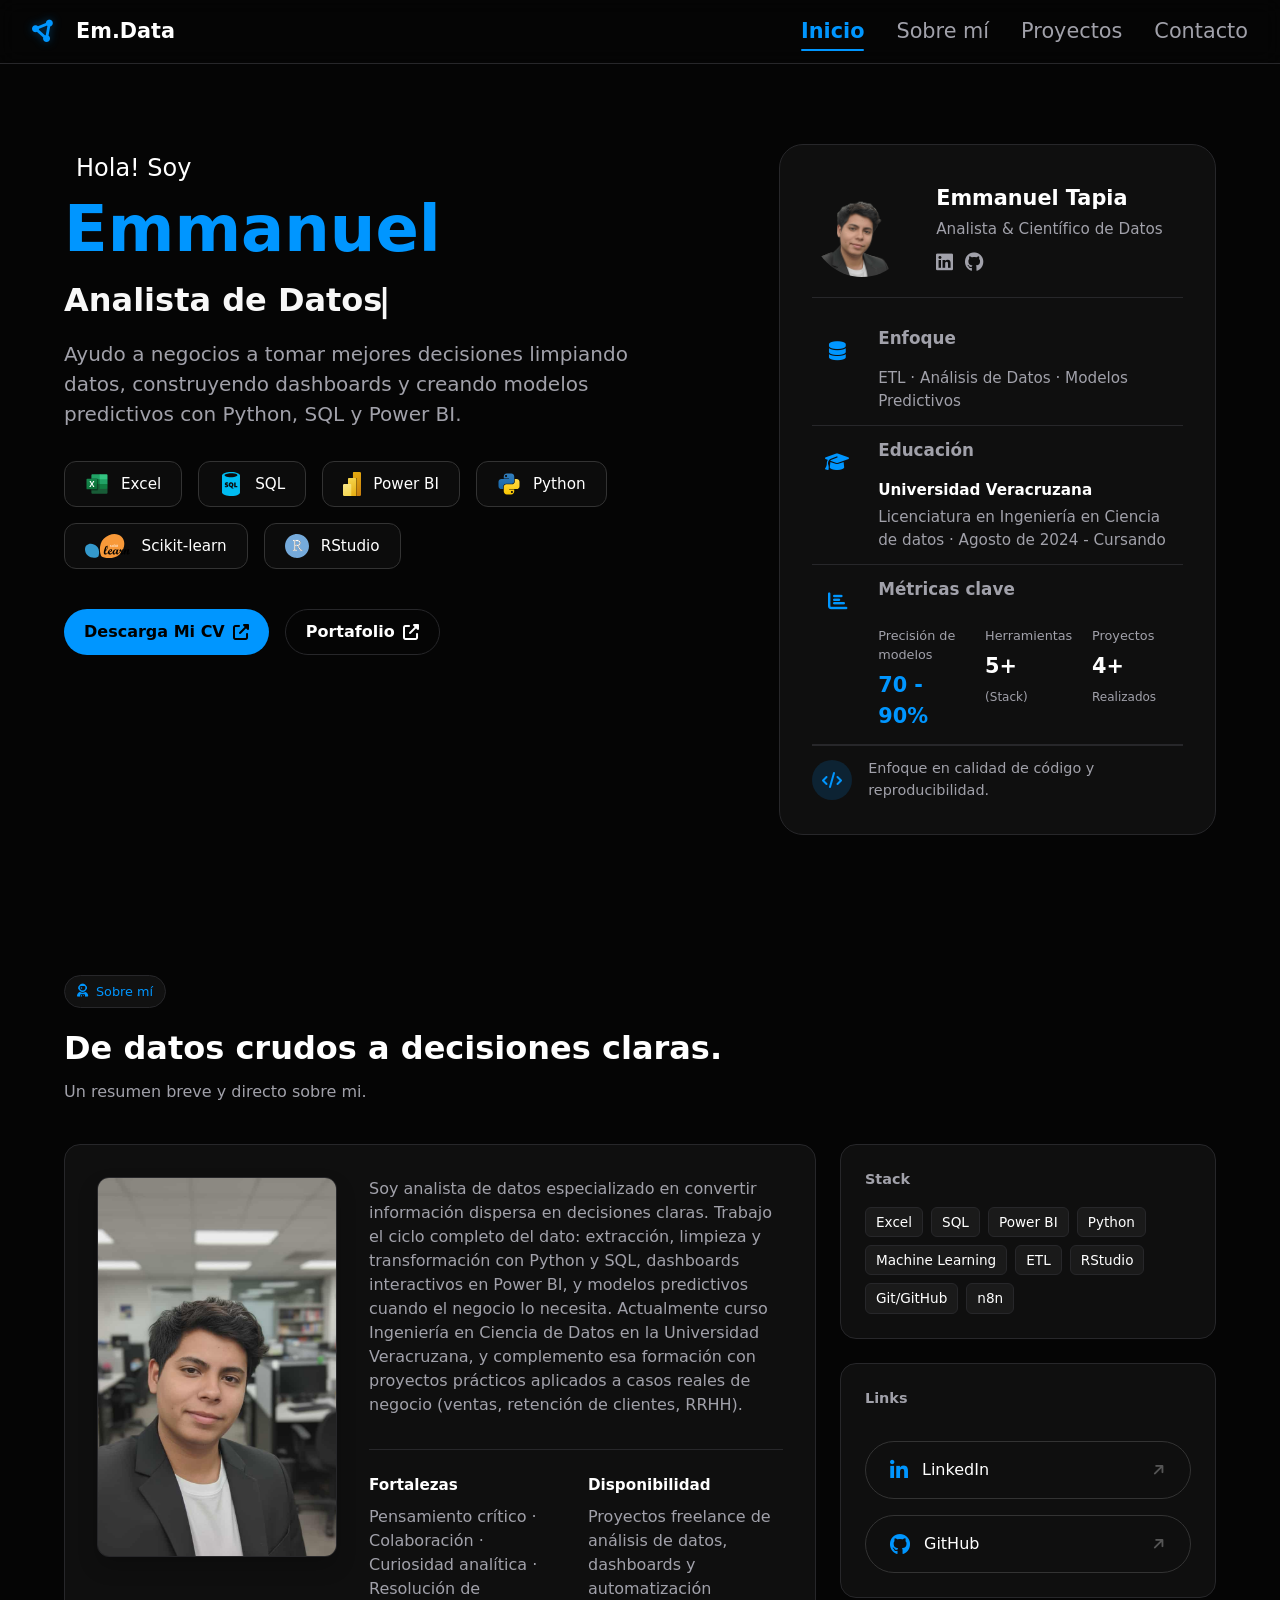
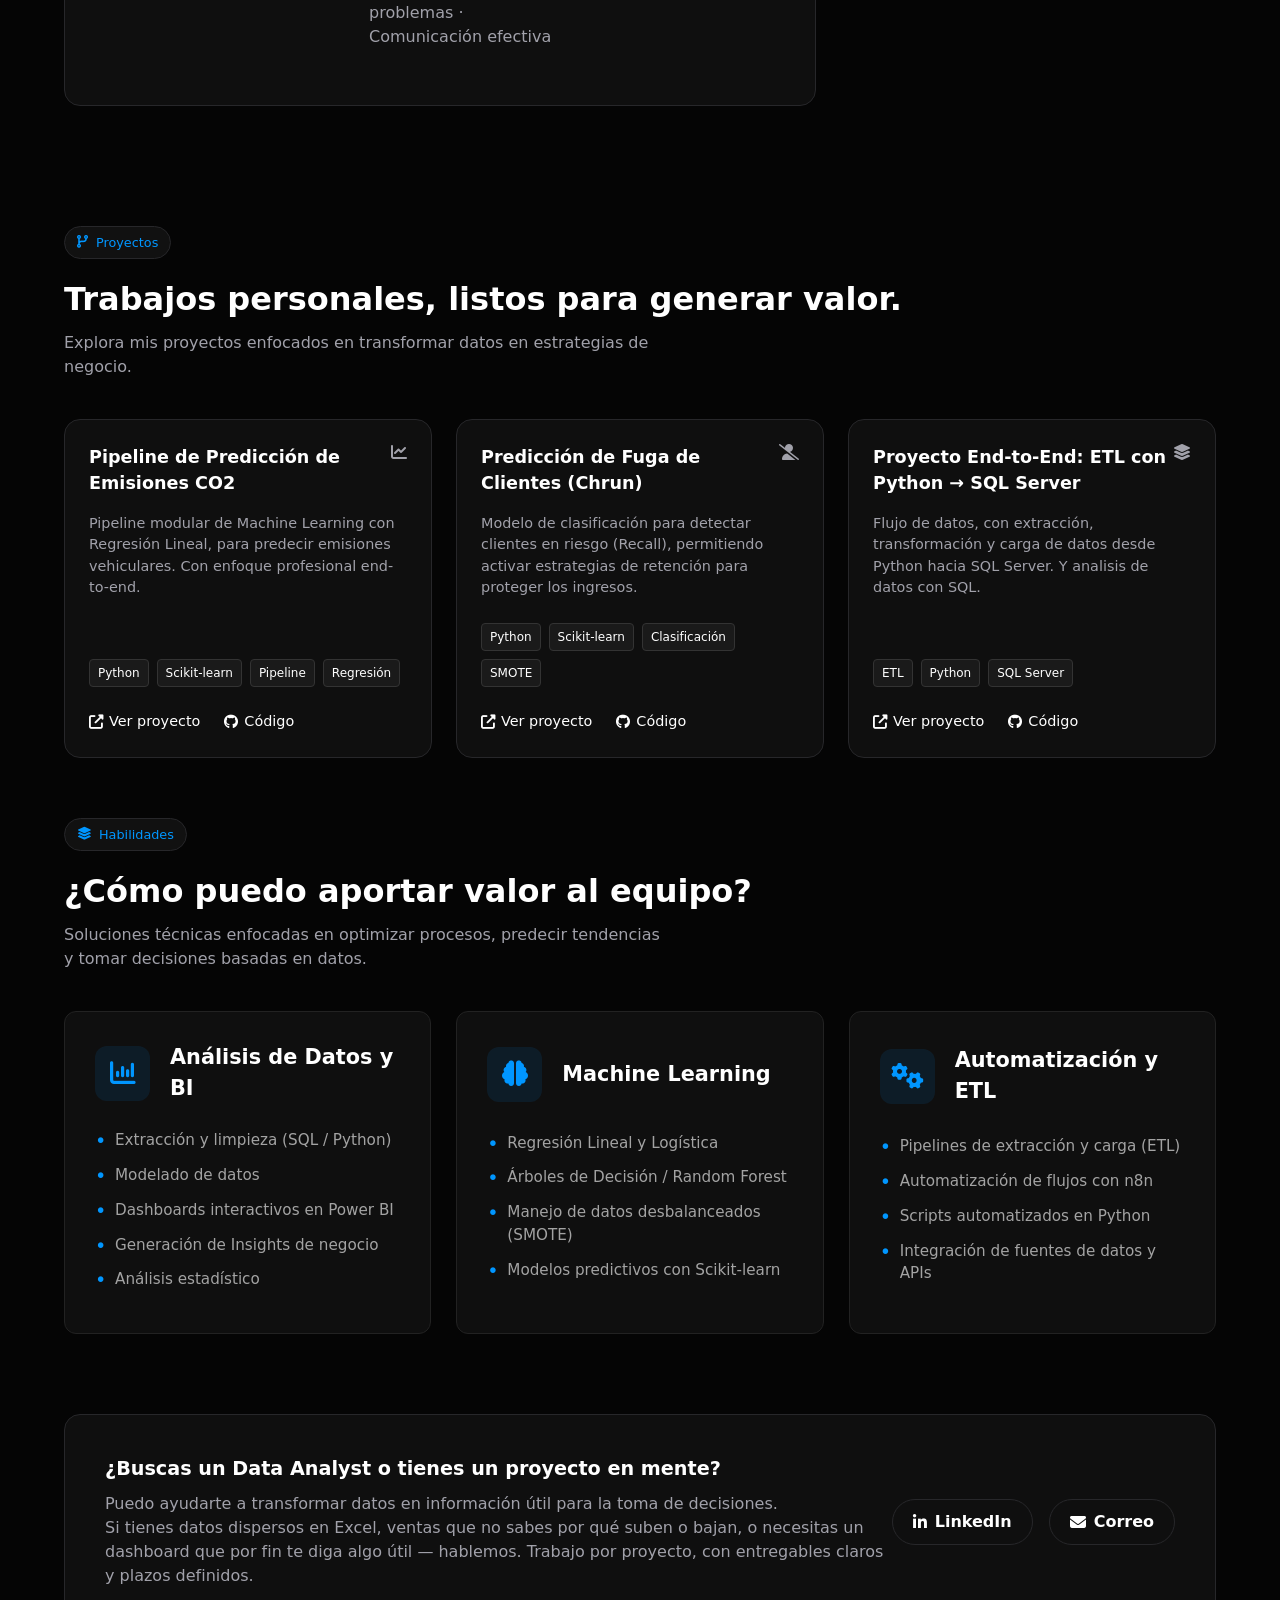
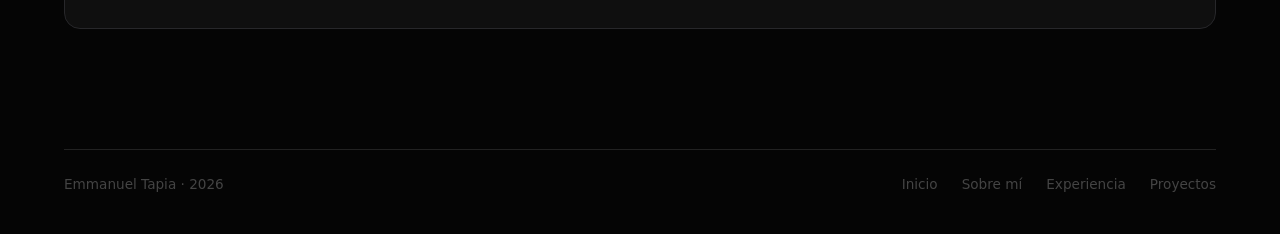
==== commit 33d8f814: "Actualizar_Sobremi" ====
--- a/index.html
+++ b/index.html
@@ -55,7 +55,7 @@
             <h2><span class="typing-text" id="typing-text"></span></h2>
 
                 <p class="hero-subtitle">
-                        Diseño pipelines, desarrollo dashboards y construyo modelos con Python, SQL y Power BI para transformar datos en decisiones y resolver problemas de negocio.
+                    Ayudo a negocios a tomar mejores decisiones limpiando datos, construyendo dashboards y creando modelos predictivos con Python, SQL y Power BI.
                 </p>
 
             <div class="tech-stack">
@@ -175,13 +175,10 @@
 
             <div class="about-text-wrapper">
                     <p>
-                        Soy estudiante de Ingeniería en Ciencia de Datos enfocado en la resolución de problemas mediante análisis de datos y estructuración de información.
-                    </p>
-                    <p>
-                       Trabajo el ciclo completo del dato: diseño de procesos ETL, extracción, limpieza y transformación con Python (Pandas) y SQL, así como desarrollo de dashboards en Power BI y modelos de machine learning con Scikit-learn.
-                       <!-- Actualmente, aprendiendo sobre Microsoft Fabric y tecnologias en la nube. -->
-                    <p>
-                        Mi objetivo es transformar datos complejos en soluciones y modelos que apoyen la toma de decisiones estratégicas.
+                        Soy analista de datos especializado en convertir información dispersa en decisiones claras. 
+                        Trabajo el ciclo completo del dato: extracción, limpieza y transformación con Python y SQL, dashboards interactivos en Power BI, 
+                        y modelos predictivos cuando el negocio lo necesita. Actualmente curso Ingeniería en Ciencia de Datos en la Universidad Veracruzana, 
+                        y complemento esa formación con proyectos prácticos aplicados a casos reales de negocio (ventas, retención de clientes, RRHH).
                     </p>
 
                     <div class="about-subgrid">
@@ -190,8 +187,8 @@
                             <p>Pensamiento crítico · Colaboración · Curiosidad analítica · Resolución de problemas · Comunicación efectiva</p>
                         </div>
                         <div class="sub-box">
-                            <h4>Mi objetivo</h4>
-                            <p>Prácticas profesionales o roles junior en equipos de datos</p>
+                            <h4>Disponibilidad</h4>
+                            <p>Proyectos freelance de análisis de datos, dashboards y automatización</p>
                         </div>
 
                     </div>
@@ -438,7 +435,9 @@
                     <p>
                         Puedo ayudarte a transformar datos en información útil para la toma de decisiones.
                         <br>
-                        Estoy disponible prácticas, roles junior o colaboración en proyectos de datos.
+                        Si tienes datos dispersos en Excel, ventas que no sabes por qué suben o bajan, 
+                        o necesitas un dashboard que por fin te diga algo útil — hablemos. Trabajo por proyecto, 
+                        con entregables claros y plazos definidos.
                     </p>
             </div>
             <div class="cta-buttons">
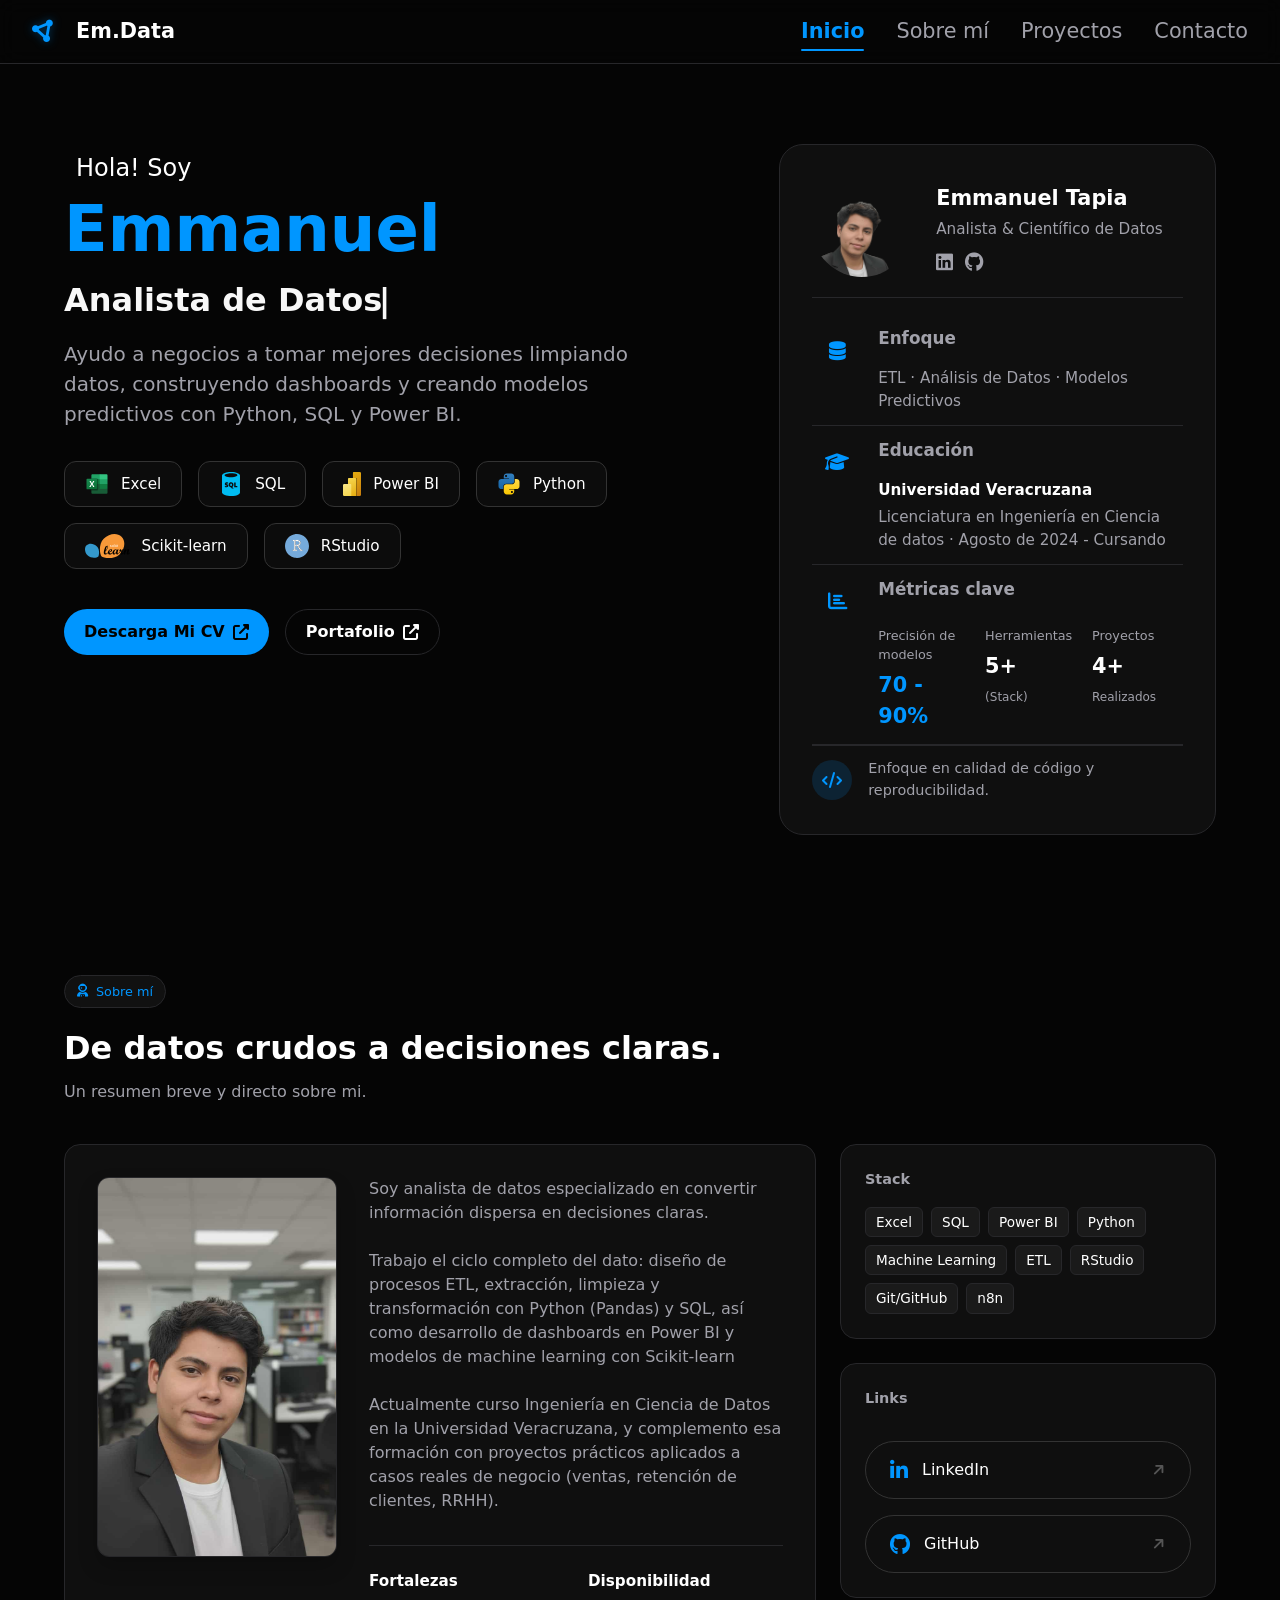
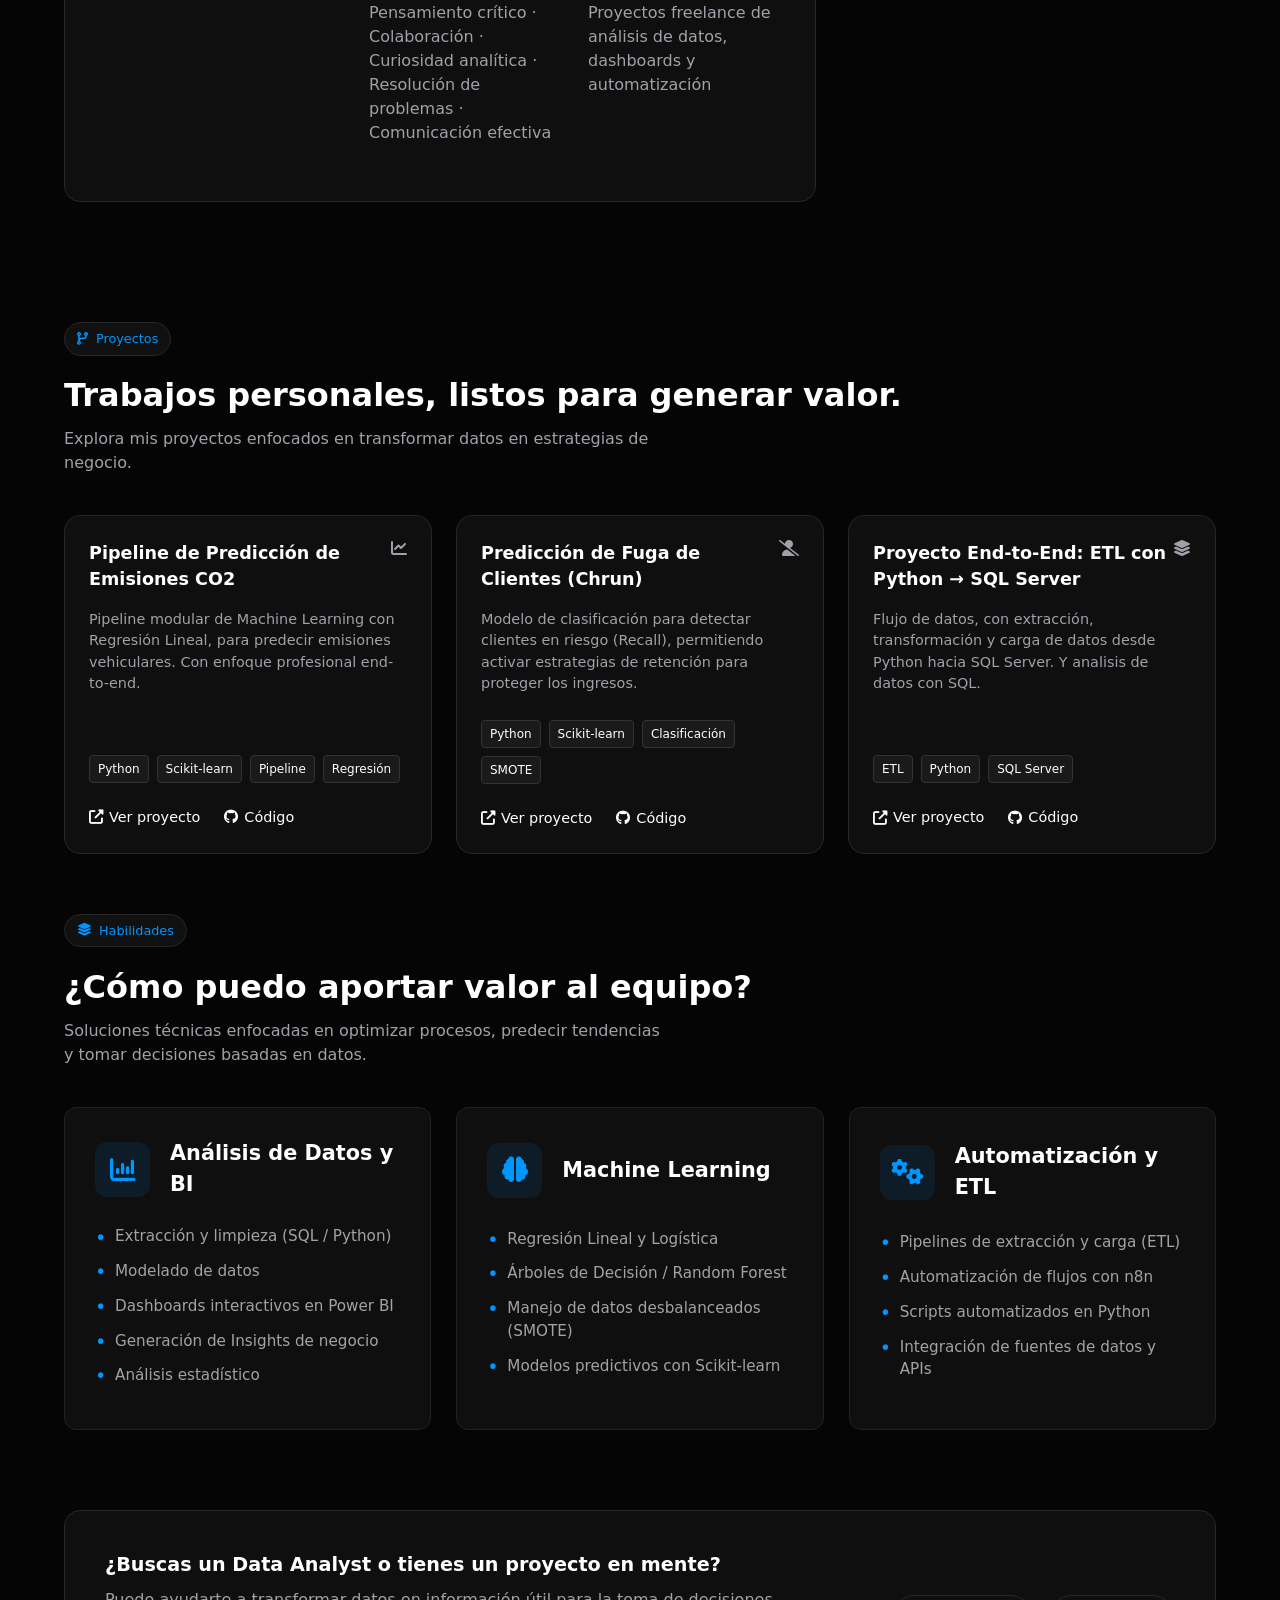
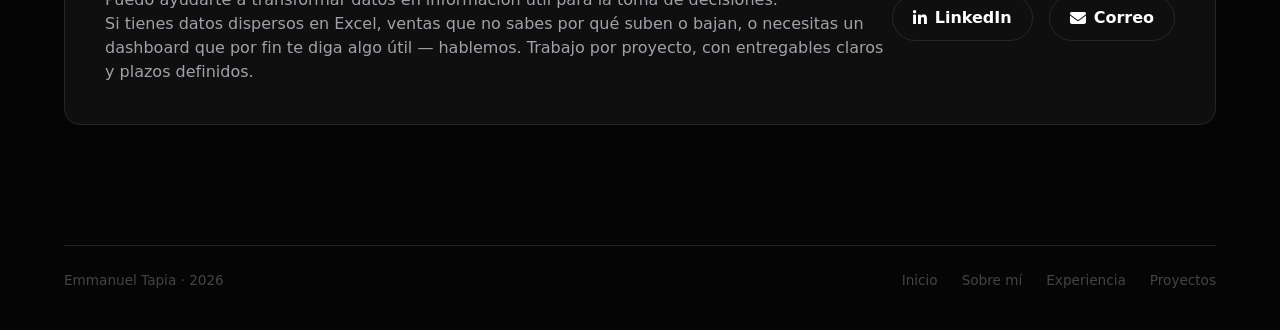
==== commit ba62daa5: "Actualizar_Sobremi" ====
--- a/index.html
+++ b/index.html
@@ -176,8 +176,14 @@
             <div class="about-text-wrapper">
                     <p>
                         Soy analista de datos especializado en convertir información dispersa en decisiones claras. 
-                        Trabajo el ciclo completo del dato: extracción, limpieza y transformación con Python y SQL, dashboards interactivos en Power BI, 
-                        y modelos predictivos cuando el negocio lo necesita. Actualmente curso Ingeniería en Ciencia de Datos en la Universidad Veracruzana, 
+                       
+                    </p>
+                    <p> 
+                        Trabajo el ciclo completo del dato: diseño de procesos ETL, extracción, limpieza y transformación con Python (Pandas) y SQL, 
+                        así como desarrollo de dashboards en Power BI y modelos de machine learning con Scikit-learn  
+                    </p>
+                    <p>
+                        Actualmente curso Ingeniería en Ciencia de Datos en la Universidad Veracruzana, 
                         y complemento esa formación con proyectos prácticos aplicados a casos reales de negocio (ventas, retención de clientes, RRHH).
                     </p>
 
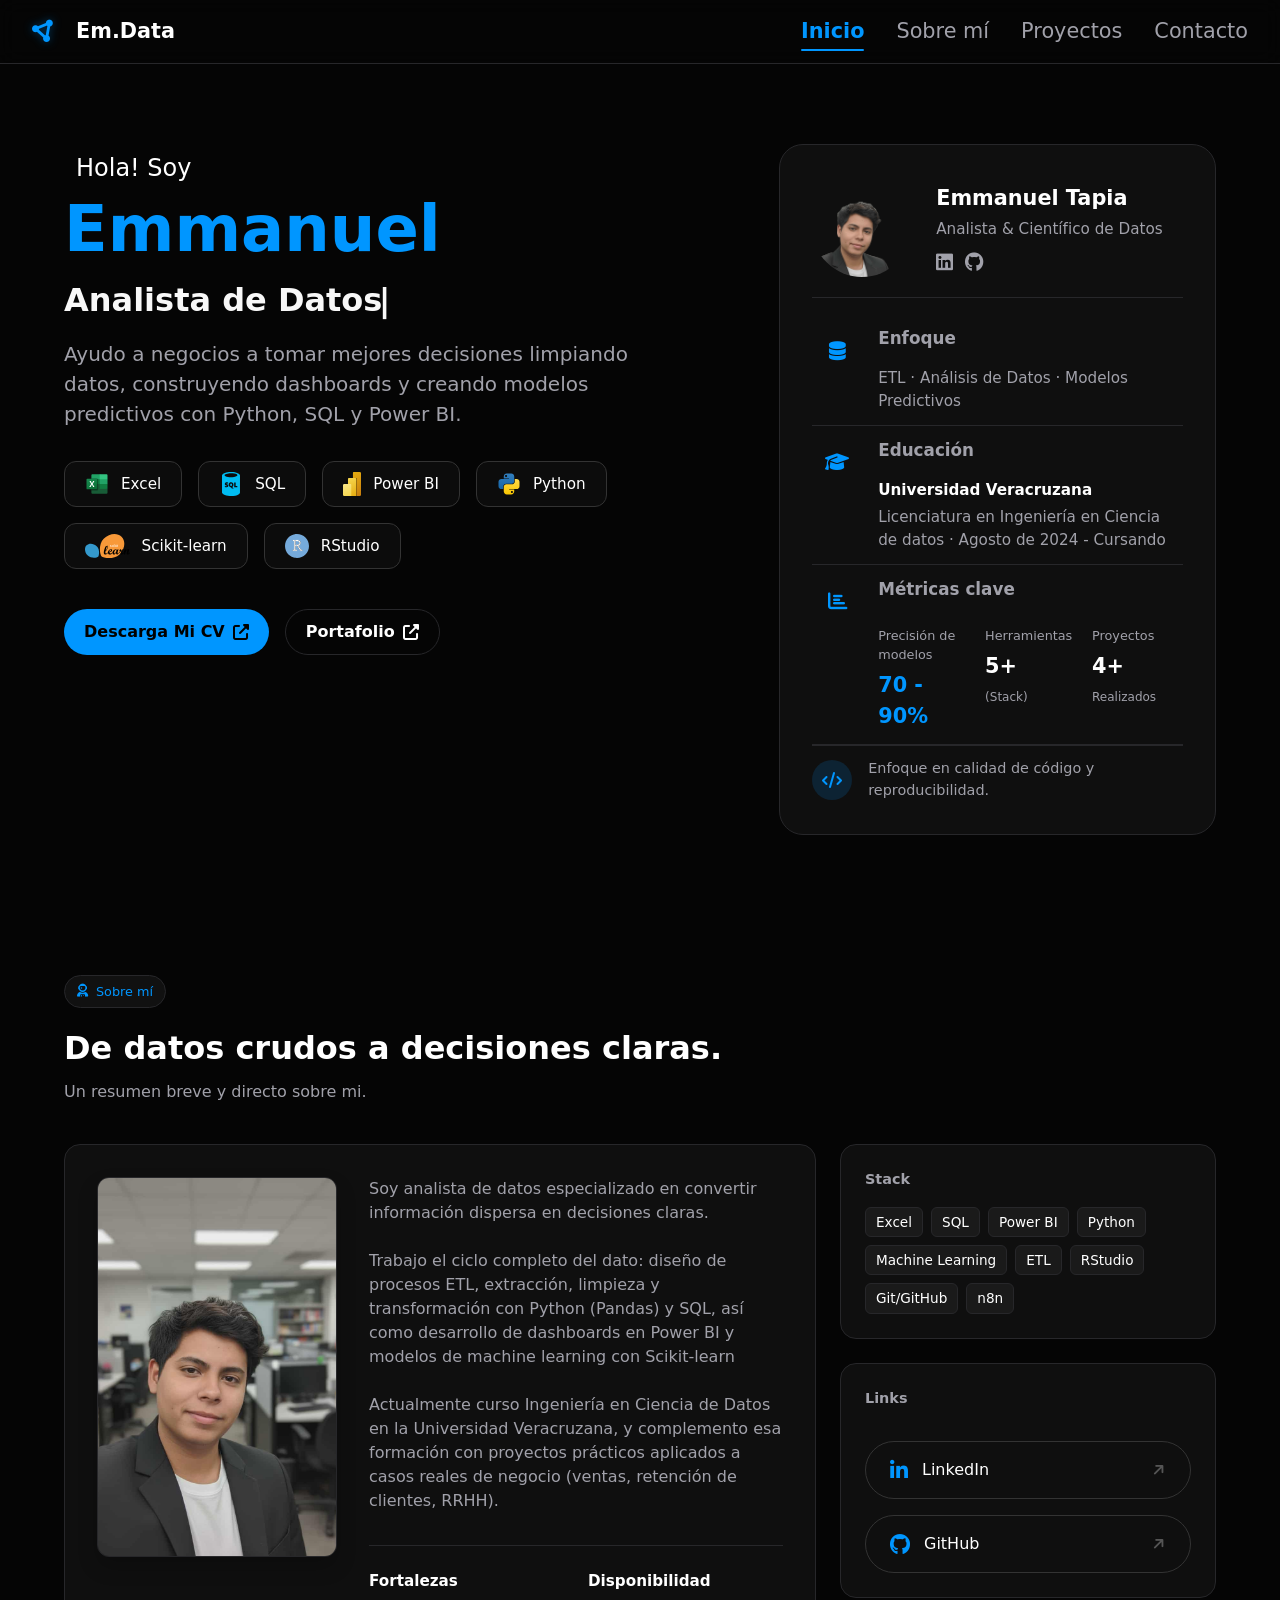
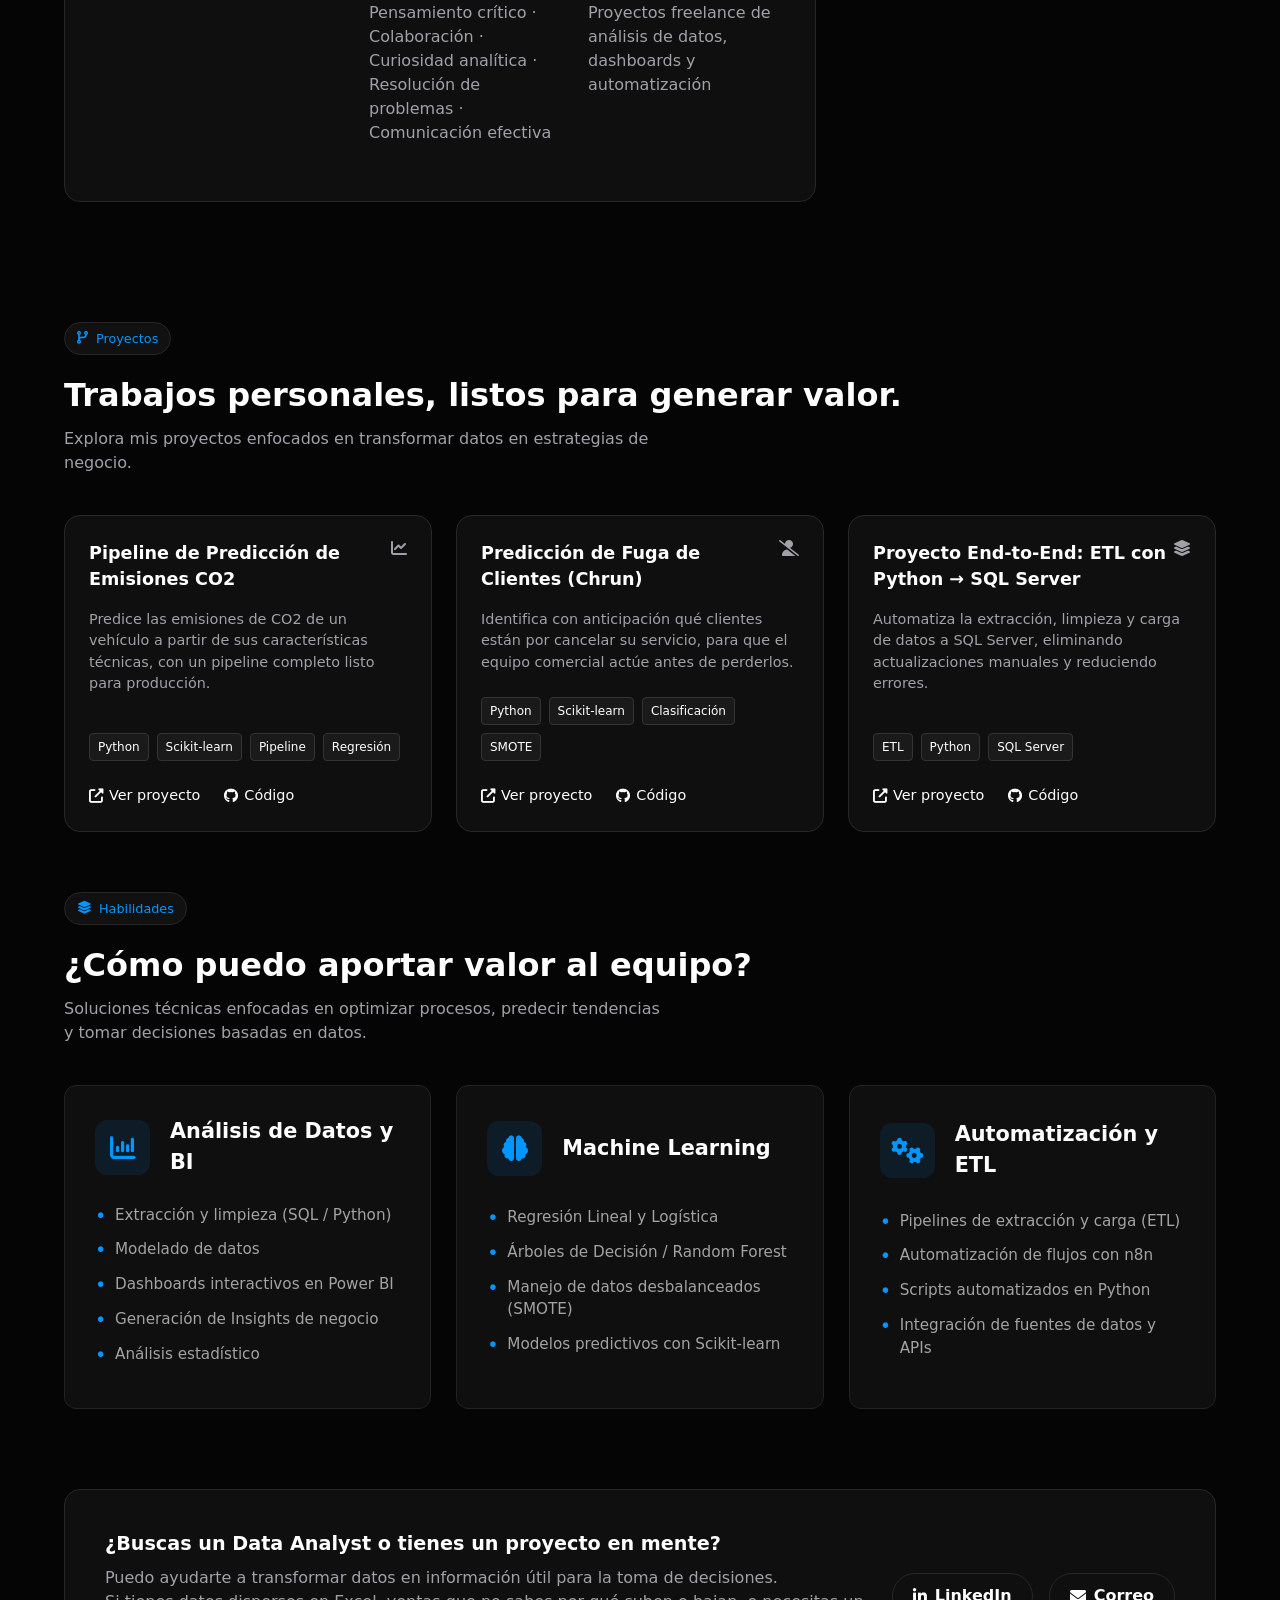
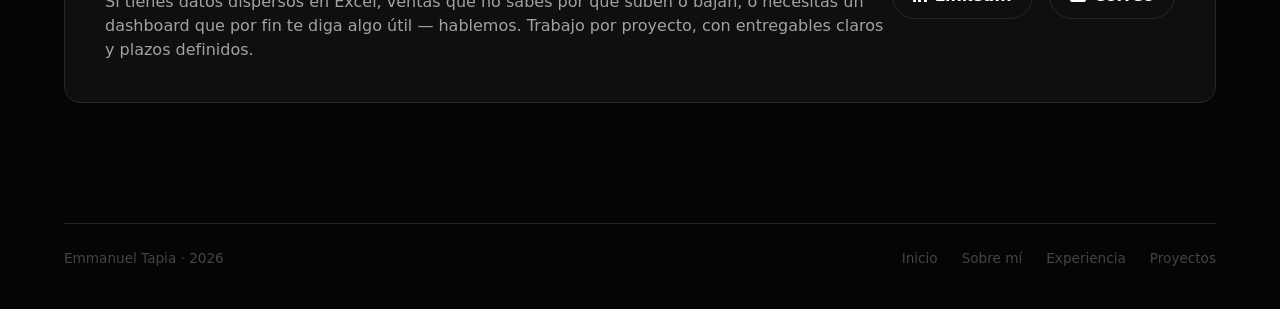
==== commit d8a95240: "Actualizar_descripciones_proyectos" ====
--- a/index.html
+++ b/index.html
@@ -183,8 +183,8 @@
                         así como desarrollo de dashboards en Power BI y modelos de machine learning con Scikit-learn  
                     </p>
                     <p>
-                        Actualmente curso Ingeniería en Ciencia de Datos en la Universidad Veracruzana, 
-                        y complemento esa formación con proyectos prácticos aplicados a casos reales de negocio (ventas, retención de clientes, RRHH).
+                        Actualmente curso Ingeniería en Ciencia de Datos en la Universidad Veracruzana, y complemento
+                         esa formación con proyectos prácticos aplicados a casos reales de negocio (ventas, retención de clientes, RRHH). 
                     </p>
 
                     <div class="about-subgrid">
@@ -255,7 +255,7 @@
                     <h3>Pipeline de Predicción de Emisiones CO2</h3>
                     <i class="fas fa-chart-line"></i>
                 </div>
-                <p>Pipeline modular de Machine Learning con Regresión Lineal, para predecir emisiones vehiculares. Con enfoque profesional end-to-end. <div class="project-tags">
+                <p>Predice las emisiones de CO2 de un vehículo a partir de sus características técnicas, con un pipeline completo listo para producción. <div class="project-tags">
                     <span>Python</span> <span>Scikit-learn</span> <span>Pipeline</span> <span>Regresión</span>
                 </div>
                 <div class="project-actions">
@@ -270,7 +270,7 @@
                     <h3>Predicción de Fuga de Clientes (Chrun)</h3>
                     <i class="fas fa-user-slash"></i>
                 </div>
-                <p>Modelo de clasificación para detectar clientes en riesgo (Recall), permitiendo activar estrategias de retención para proteger los ingresos.</p>
+                <p>Identifica con anticipación qué clientes están por cancelar su servicio, para que el equipo comercial actúe antes de perderlos.</p>
                 <div class="project-tags">
                     <span>Python</span> <span>Scikit-learn</span> <span>Clasificación</span> <span>SMOTE</span>
                 </div>
@@ -286,7 +286,7 @@
                     <h3>Proyecto End-to-End: ETL con Python → SQL Server</h3>
                     <i class="fas fa-layer-group"></i>
                 </div>
-                <p>Flujo de datos, con extracción, transformación y carga de datos desde Python hacia SQL Server. Y analisis de datos con SQL.</p>
+                <p>Automatiza la extracción, limpieza y carga de datos a SQL Server, eliminando actualizaciones manuales y reduciendo errores.</p>
                 <div class="project-tags">
                     <span>ETL</span> <span>Python</span> <span>SQL Server</span> 
                 </div>
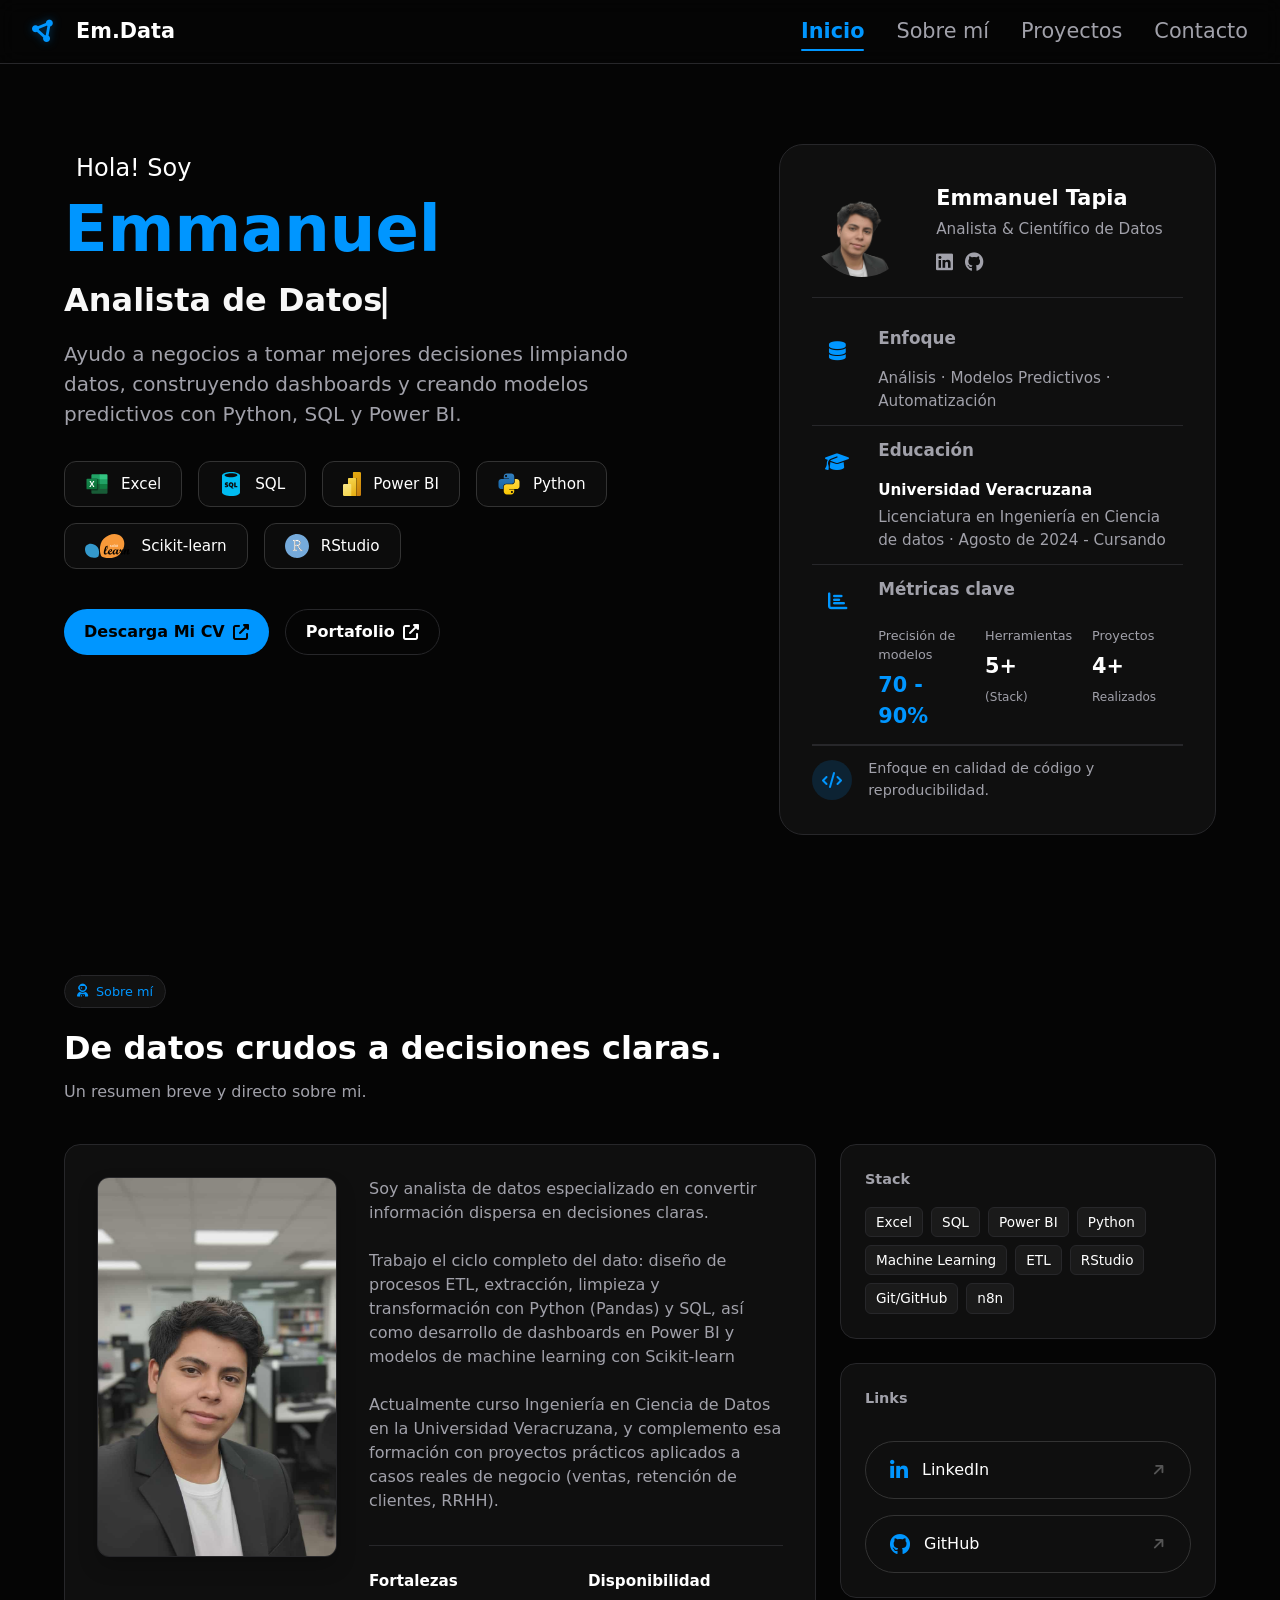
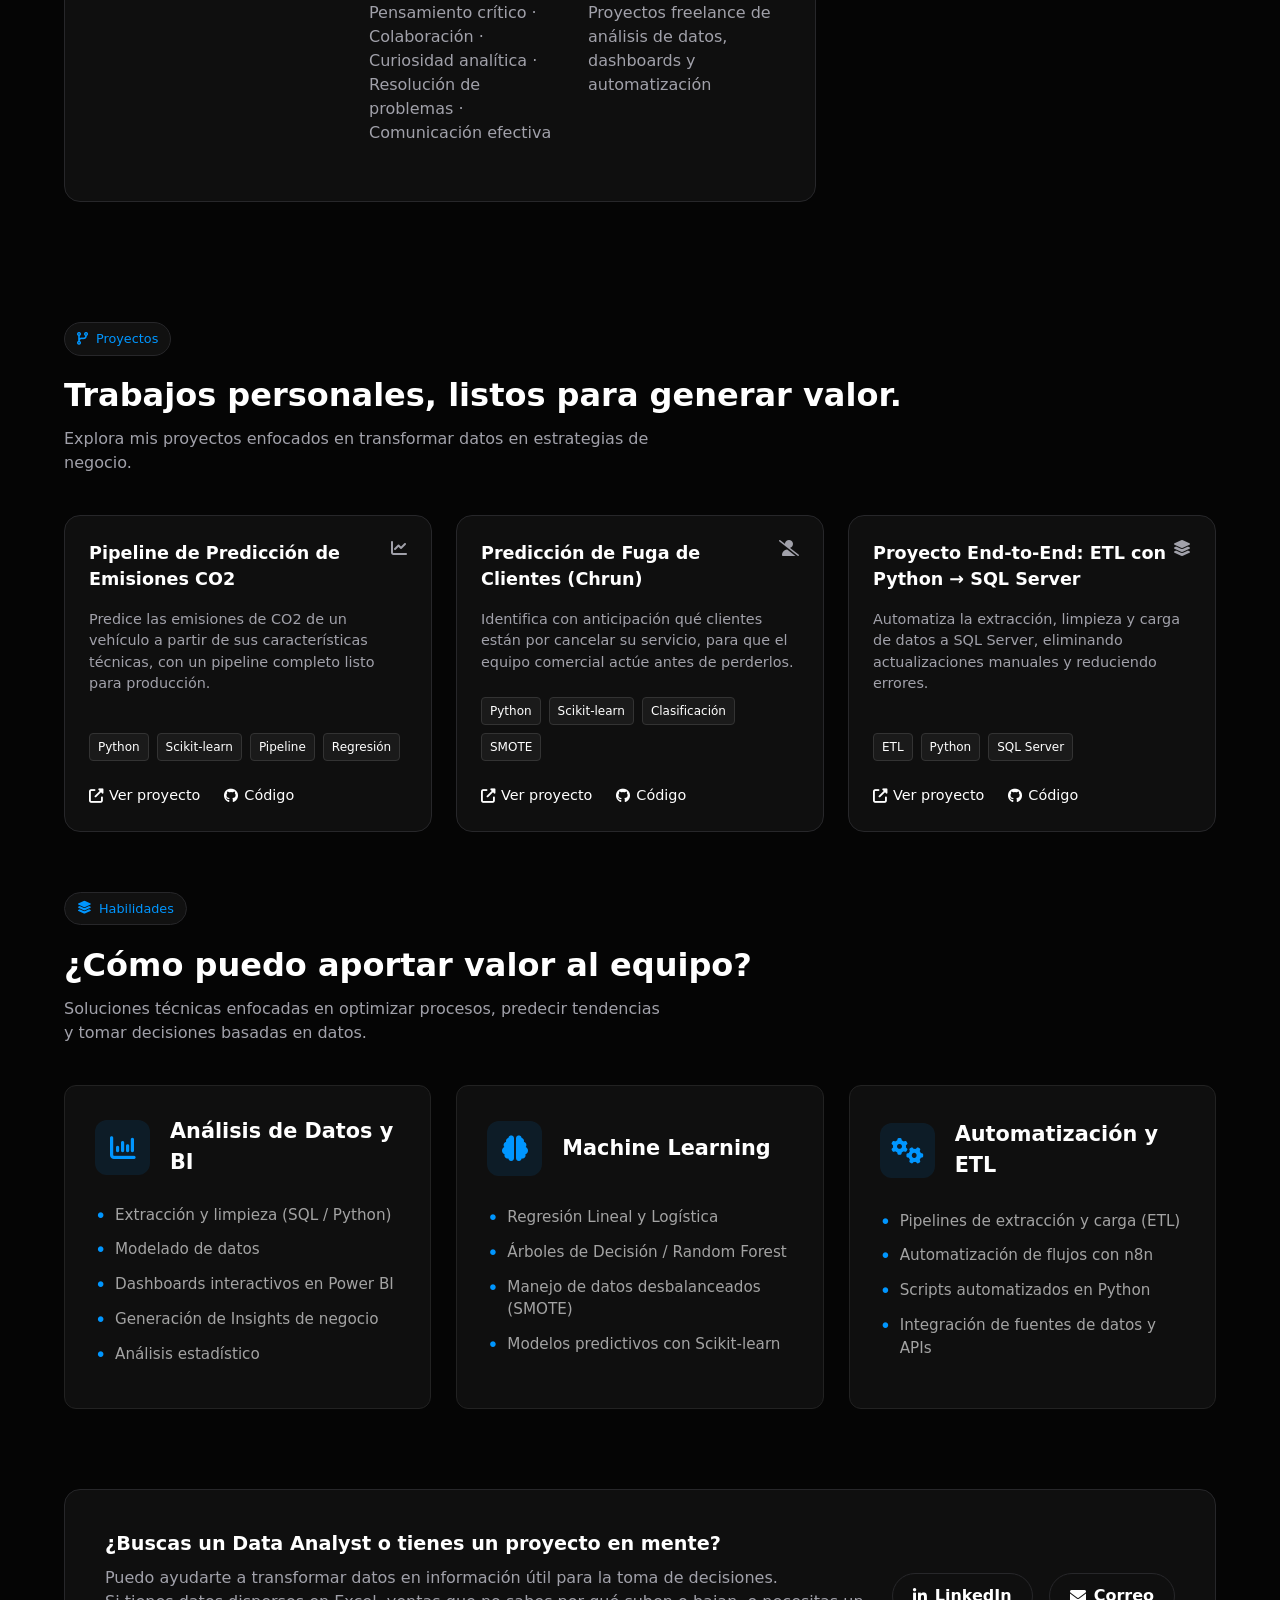
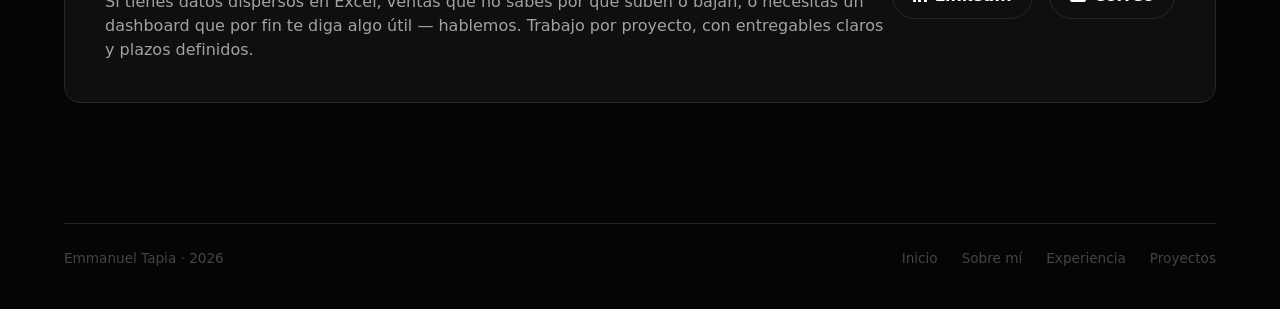
==== commit babde1f9: "Actualizar_Enfoque" ====
--- a/index.html
+++ b/index.html
@@ -112,7 +112,7 @@
                     </div>
                     <h4>Enfoque</h4>
                     <div class="section-content">
-                        <p>ETL · Análisis de Datos · Modelos Predictivos</p>
+                        <p>Análisis · Modelos Predictivos · Automatización</p>
                     </div>
                 </div>
 
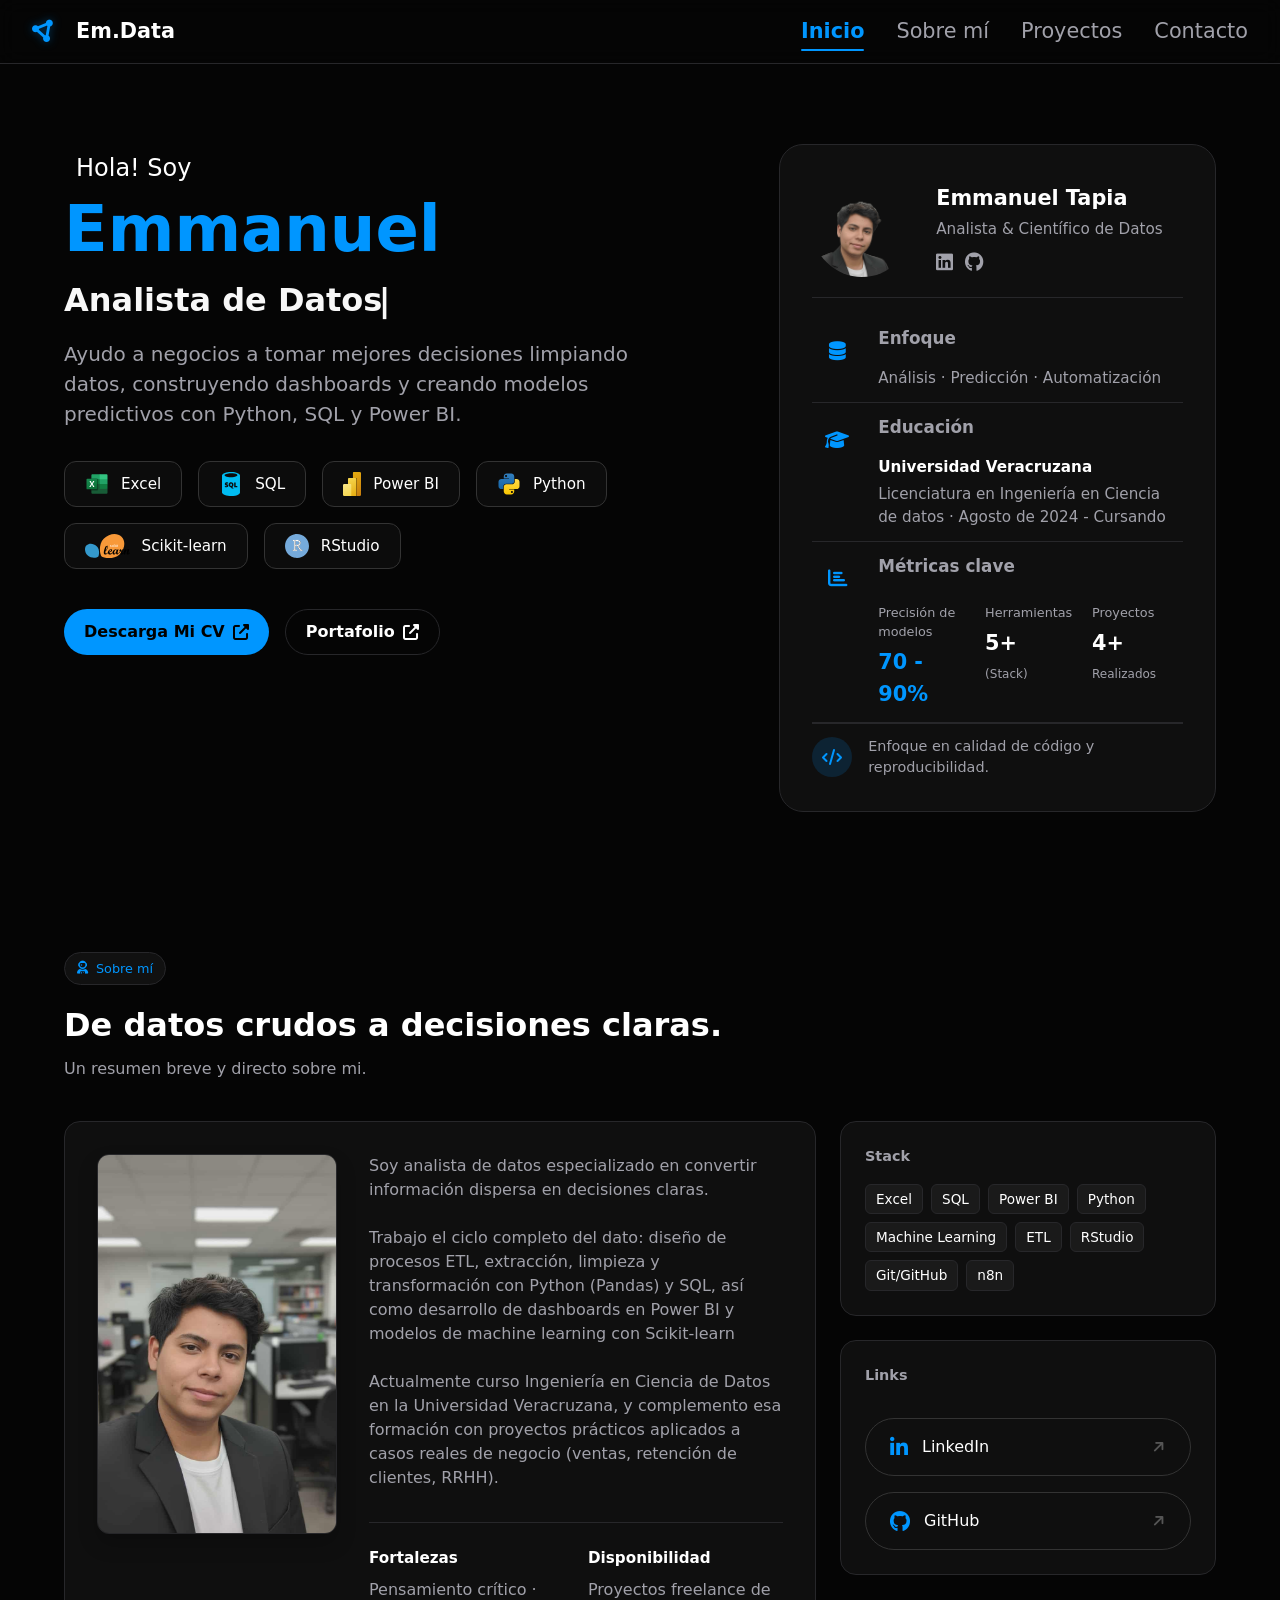
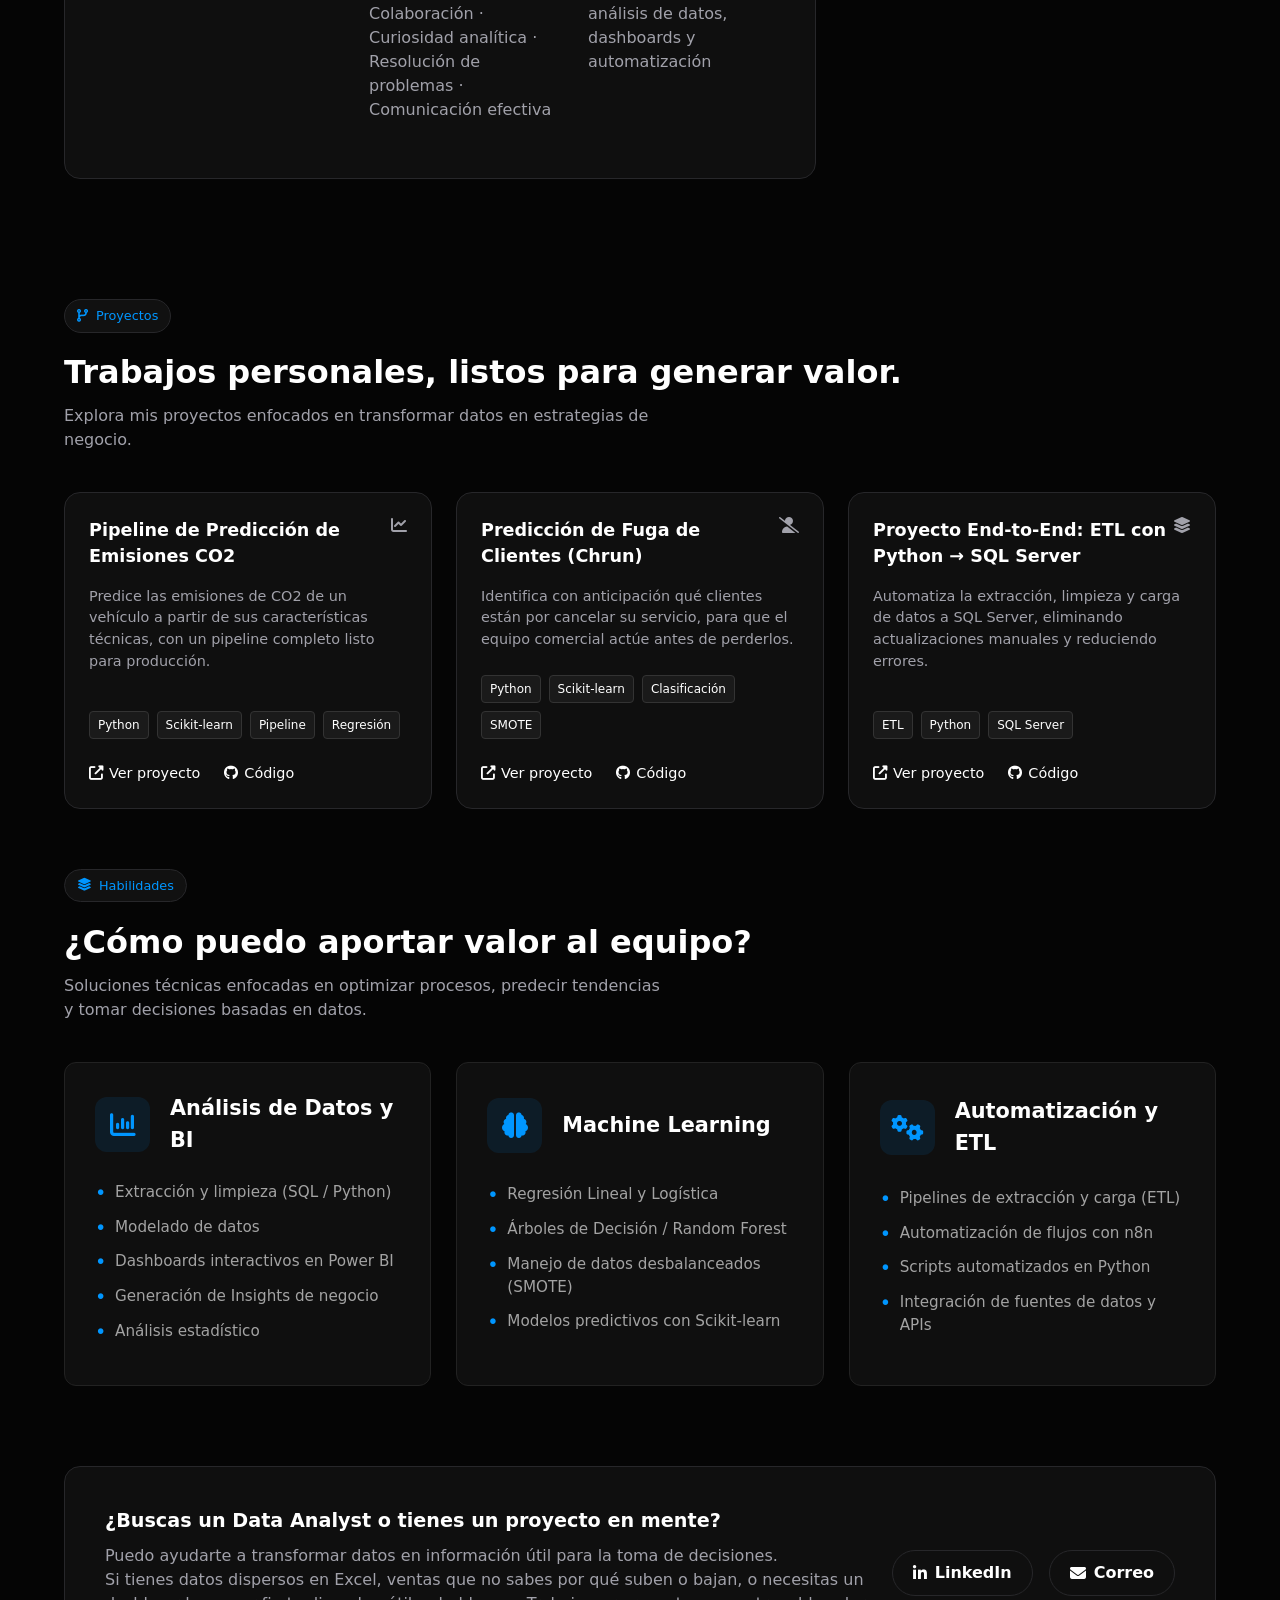
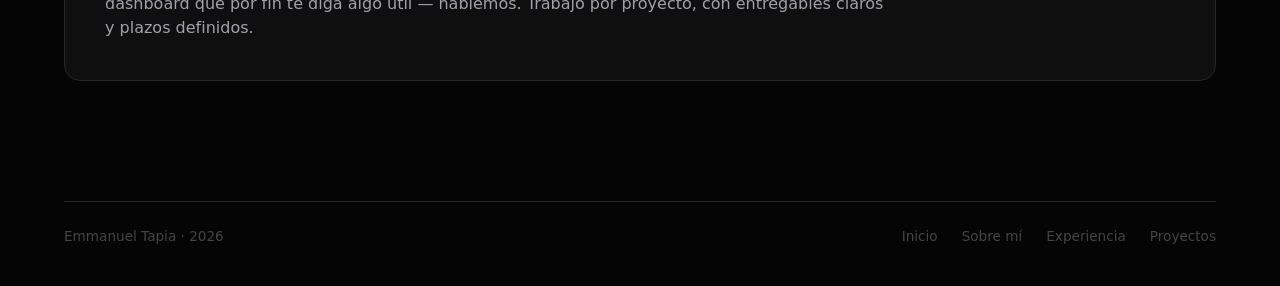
==== commit 19312932: "Upload_Enfoque" ====
--- a/index.html
+++ b/index.html
@@ -112,7 +112,7 @@
                     </div>
                     <h4>Enfoque</h4>
                     <div class="section-content">
-                        <p>Análisis · Modelos Predictivos · Automatización</p>
+                        <p>Análisis · Predicción · Automatización</p>
                     </div>
                 </div>
 
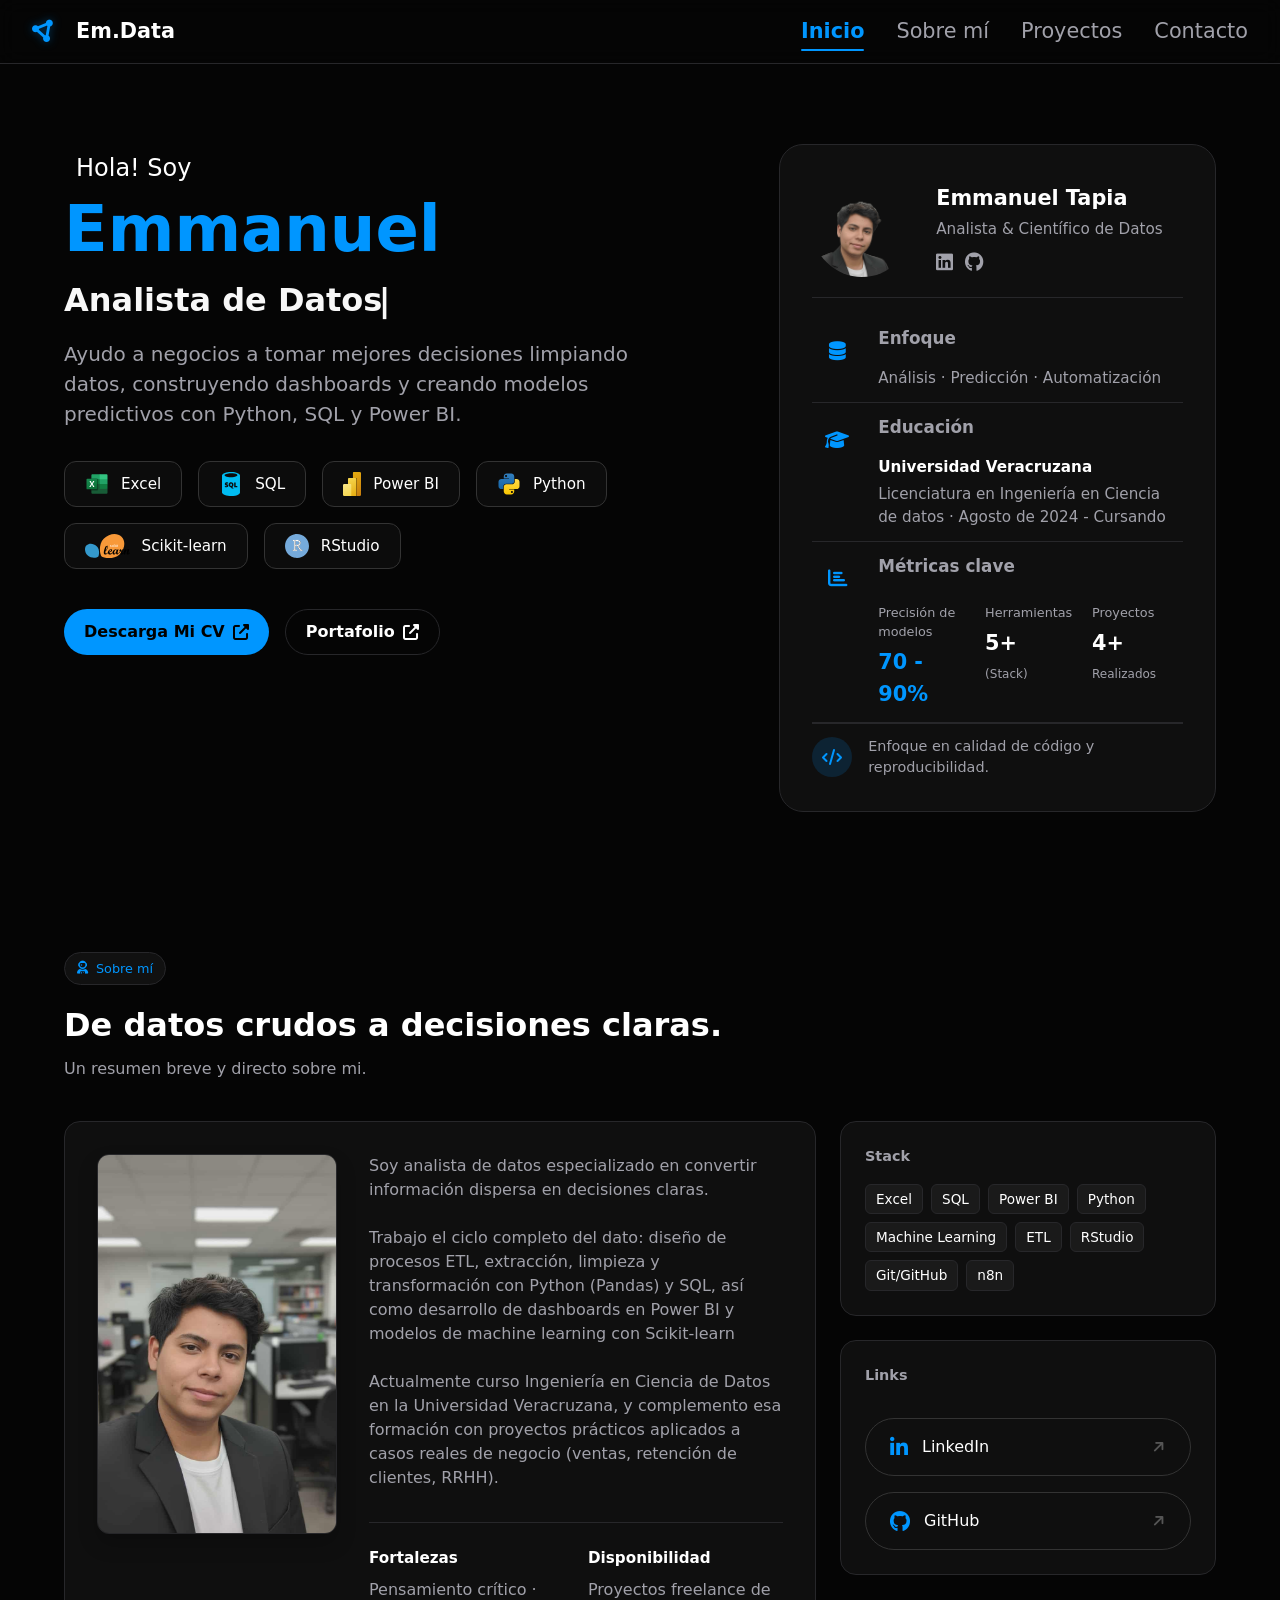
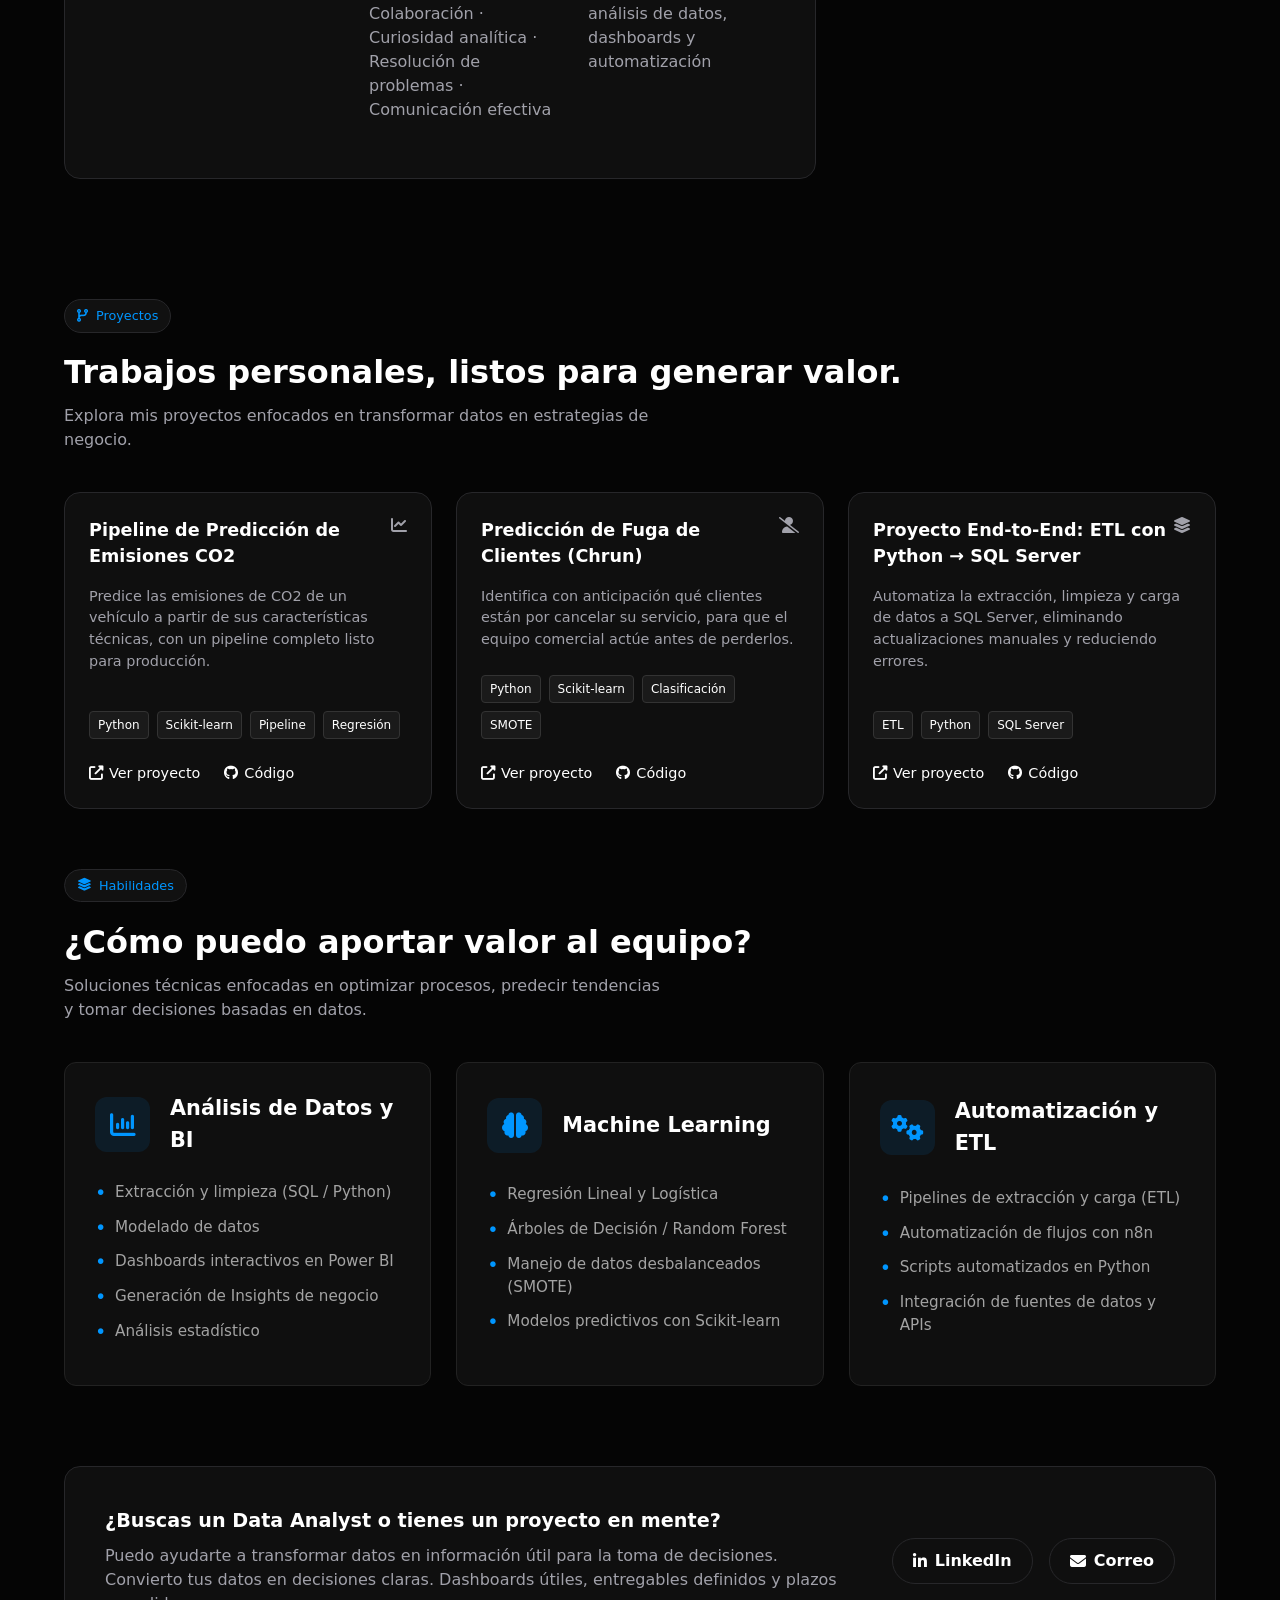
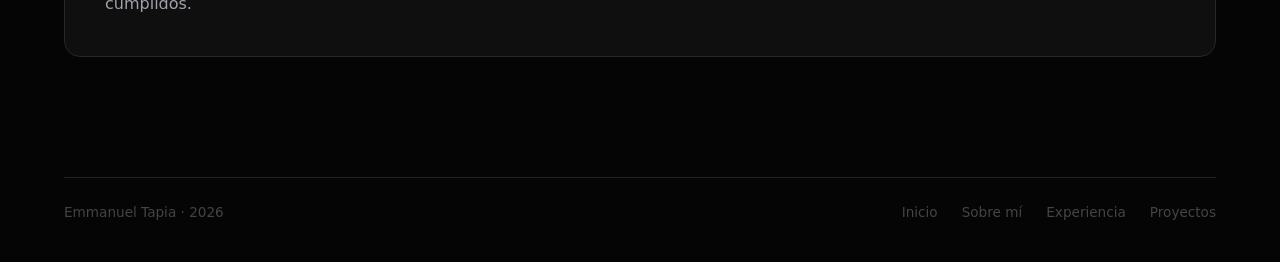
==== commit e5e1d6fa: "Upload_llamada" ====
--- a/index.html
+++ b/index.html
@@ -441,9 +441,7 @@
                     <p>
                         Puedo ayudarte a transformar datos en información útil para la toma de decisiones.
                         <br>
-                        Si tienes datos dispersos en Excel, ventas que no sabes por qué suben o bajan, 
-                        o necesitas un dashboard que por fin te diga algo útil — hablemos. Trabajo por proyecto, 
-                        con entregables claros y plazos definidos.
+                        Convierto tus datos en decisiones claras. Dashboards útiles, entregables definidos y plazos cumplidos.
                     </p>
             </div>
             <div class="cta-buttons">
